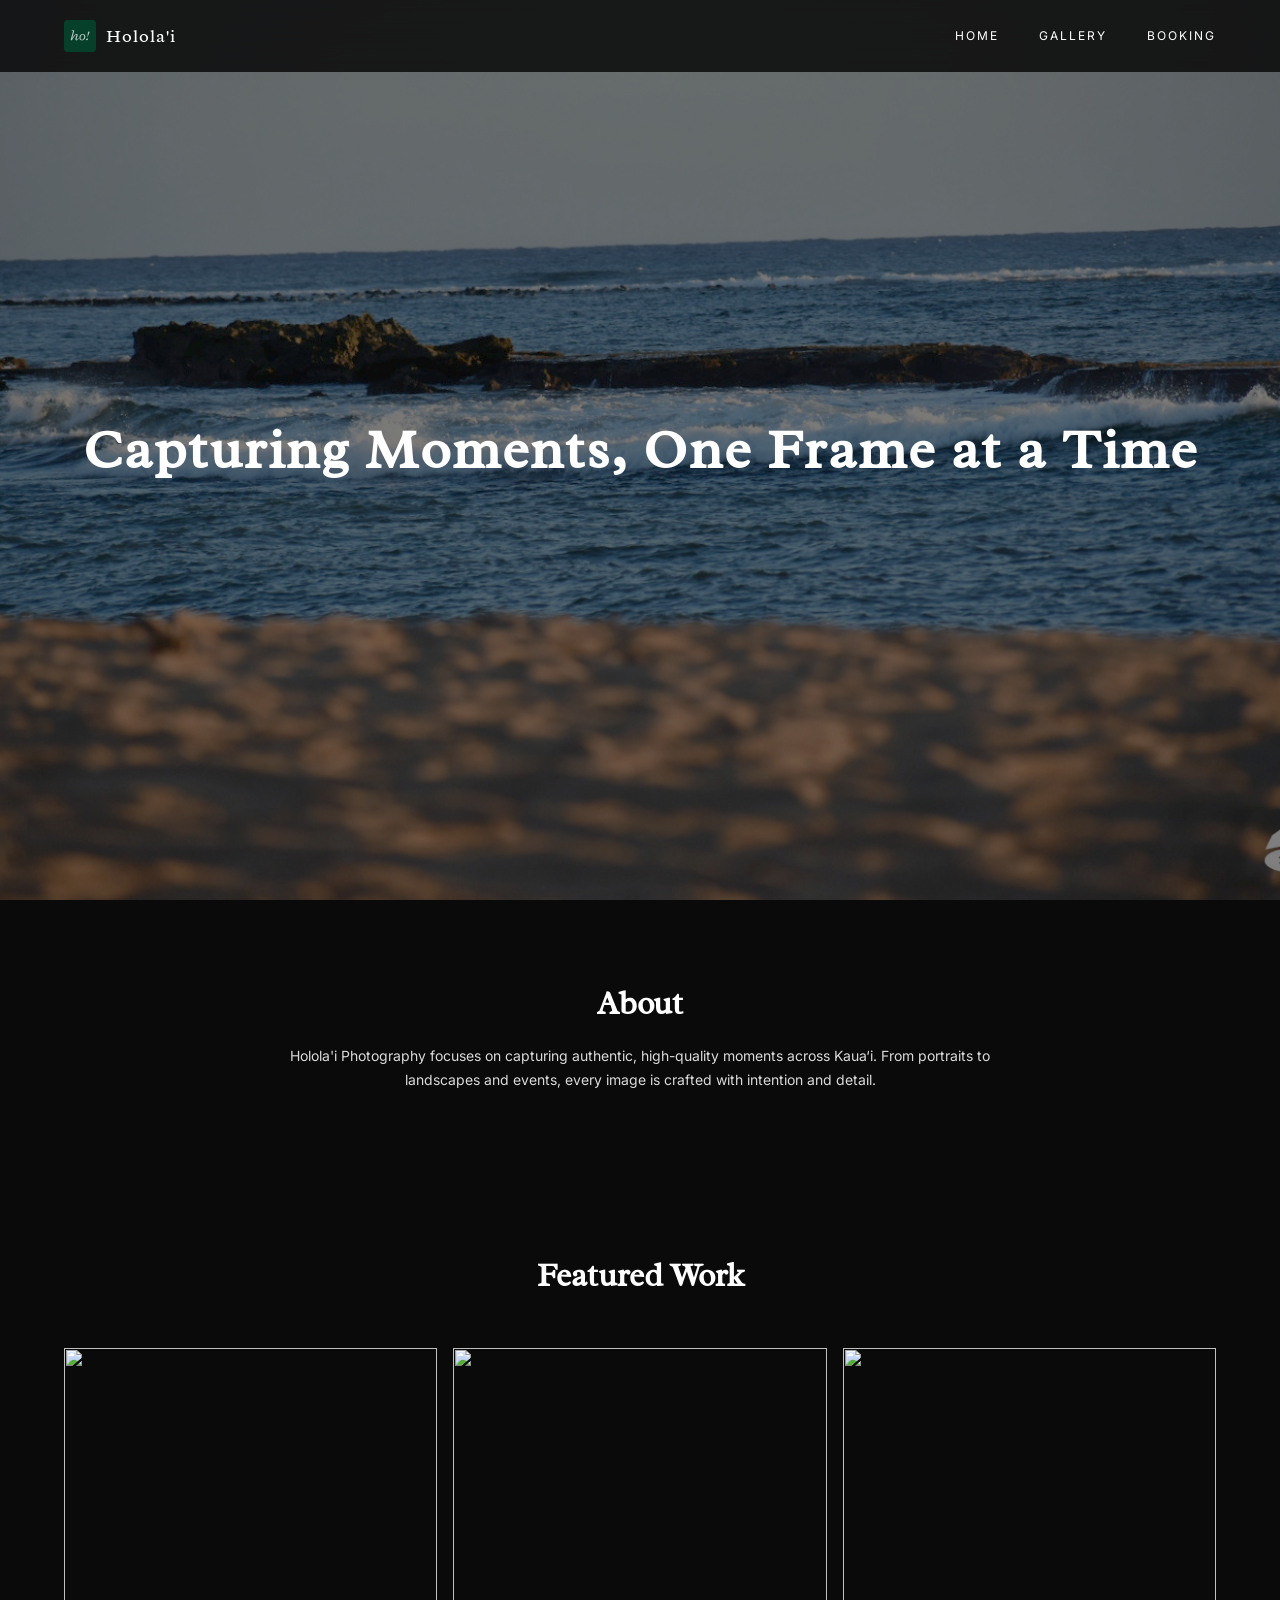
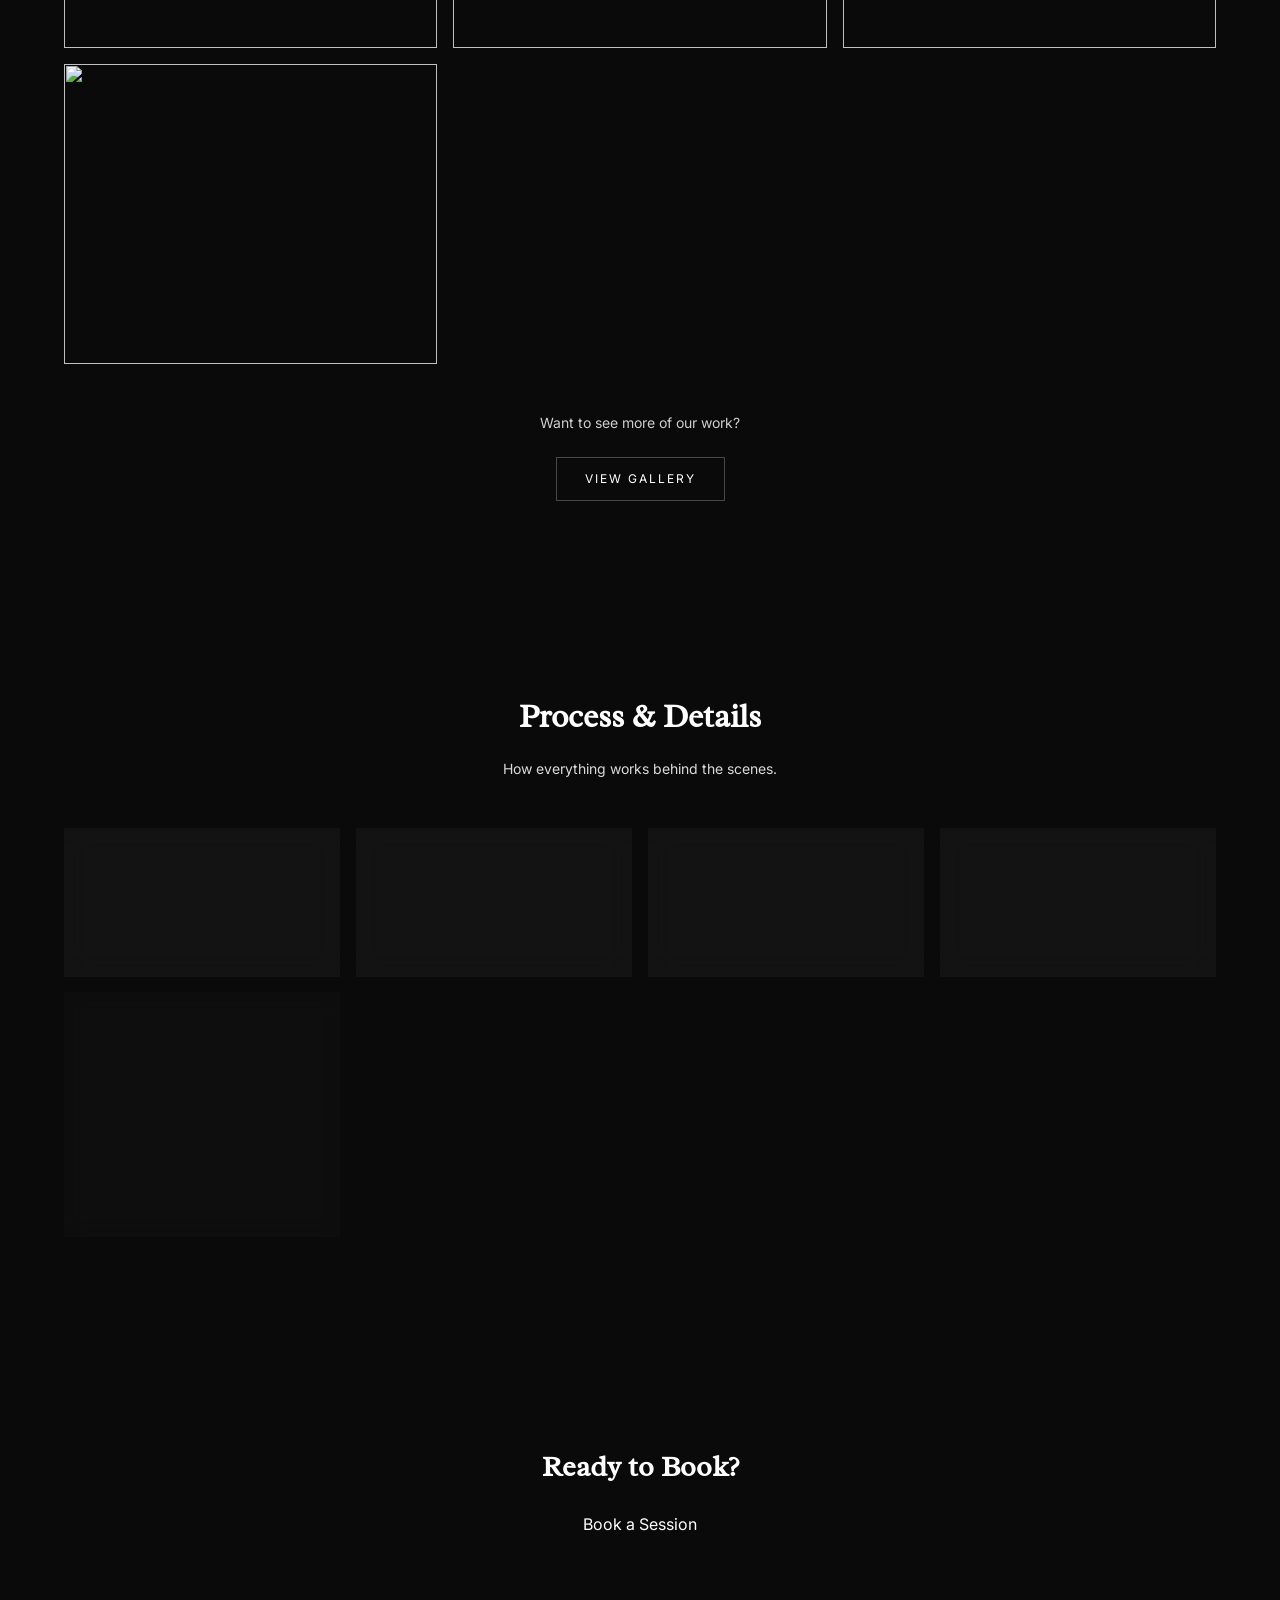
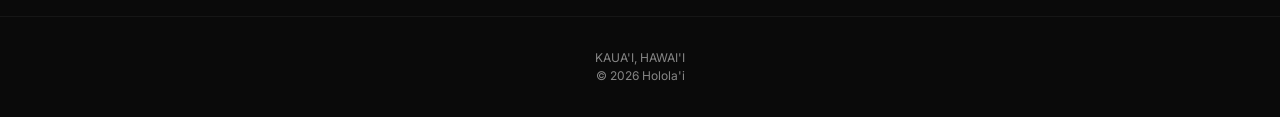
==== index.html @ 09d767d9 "Update index.html" ====
<!DOCTYPE html>
<html lang="en">
<head>
<meta charset="UTF-8">
<meta name="viewport" content="width=device-width, initial-scale=1.0">

<title>Holola'i Photography</title>

<meta name="description" content="Kauai-based photographers capturing the energy, style, and beauty of island living – real moments with a bold, genuine look. From Sports photography to Portraits, we offer the best in photography">

<!-- Open Graph -->
<meta property="og:title" content="Holola'i | Kaua'i Freelancing Photography">
<meta property="og:description" content="Capturing sports, portraits, and island moments on the Island of Kauai.">
<meta property="og:image" content="https://ik.imagekit.io/e4Media/homebg.JPG?updatedAt=1774987721196">
<meta property="og:url" content="https://hololai.photography">
<meta property="og:type" content="website">

<!-- Favicon -->
<link rel="icon" href="/images/favicon.png" type="image/x-icon">

<!-- Fonts -->
<link href="https://fonts.googleapis.com/css2?family=Inter:wght@300;400;500&family=Radley&display=swap" rel="stylesheet">

<!-- CSS -->
<link rel="stylesheet" href="/assets/css/global.css">
<link rel="stylesheet" href="/assets/css/home.css">

</head>

<body>

<!-- HEADER -->
<header class="site-header">
  <div class="brand">
    <a href="/" class="brand-link">
      <img src="/images/favicon.png" class="favicon">
      <span class="brand-name">Holola'i</span>
    </a>
  </div>

  <nav class="nav-links">
    <a href="/">HOME</a>
    <a href="/gallery">GALLERY</a>
    <a href="/booking">BOOKING</a>
  </nav>
</header>

<!-- HERO -->
<section class="hero">
  <div class="hero-content">
    <h1>Capturing Moments, One Frame at a Time</h1>
  </div>
</section>

<!-- ABOUT -->
<section class="home-section">
  <div class="home-text">
    <h2>About</h2>
    <p>
      Holola'i Photography focuses on capturing authentic, high-quality moments across Kaua‘i.
      From portraits to landscapes and events, every image is crafted with intention and detail.
    </p>
  </div>
</section>

<!-- FEATURED WORK -->
<section class="home-section">

  <div class="home-text">
    <h2>Featured Work</h2>
  </div>

  <div class="home-grid">
    <img src="/images/sample1.jpg">
    <img src="/images/sample2.jpg">
    <img src="/images/sample3.jpg">
    <img src="/images/sample4.jpg">
  </div>

  <!-- CTA (MOVED HERE 👇) -->
  <div class="cta">
    <p class="cta-text">Want to see more of our work?</p>
    <a href="/gallery" class="cta-button">View Gallery</a>
  </div>

</section>

<!-- PROCESS + DETAILS -->
<section class="home-section process-section">

  <div class="home-text">
    <h2>Process & Details</h2>
    <p>How everything works behind the scenes.</p>
  </div>

  <div class="process-grid">

    <div class="process-card">
      <h3>Booking</h3>
      <p>Clients schedule sessions through our online booking system.</p>
    </div>

    <div class="process-card">
      <h3>Style</h3>
      <p>Clean, cinematic, natural-light photography focused on storytelling.</p>
    </div>

    <div class="process-card">
      <h3>Equipment</h3>
      <p>Sony full-frame camera system with professional-grade lenses.</p>
    </div>

    <div class="process-card">
      <h3>Editing</h3>
      <p>Professional color grading and retouching for a polished look.</p>
    </div>

    <!-- STATS BOX -->
    <div class="process-card stats-box">
      <h3>Statistics</h3>

      <div class="stat-row">
        <span class="stat-label">Shoots Completed</span>
        <span class="stat-value">Be 1st!</span>
      </div>

      <div class="stat-row">
        <span class="stat-label">Clients Served</span>
        <span class="stat-value">Be 1st!</span>
      </div>

      <div class="stat-row">
        <span class="stat-label">Output Quality</span>
        <span class="stat-value">Hi-Res Images</span>
      </div>

      <div class="stat-row">
        <span class="stat-label">Delivery Time</span>
        <span class="stat-value">~48 Hours</span>
      </div>

    </div>

  </div>

</section>

<!-- FINAL CTA -->
<section class="home-section cta">
  <h2>Ready to Book?</h2>
  <a href="/booking">Book a Session</a>
</section>

<!-- FOOTER -->
<footer class="footer">
  <p>
    <a href="https://maps.apple.com/?q=Kauai,Hawaii" target="_blank">
      KAUA'I, HAWAI'I
    </a>
  </p>

  <p class="copyright">&copy; 2026 Holola'i</p>
</footer>

</body>
</html>
---- assets/css/global.css ----
/* =========================
   RESET / BASE
========================= */

* {
  margin: 0;
  padding: 0;
  box-sizing: border-box;
}

body {
  font-family: 'Inter', sans-serif;
  background: #0a0a0a;
  color: #fff;

  line-height: 1.5;
}

/* Links */
a {
  color: inherit;
  text-decoration: none;
}

/* Images */
img {
  max-width: 100%;
  display: block;
}

/* =========================
   HEADER (GLOBAL)
========================= */

.site-header {
  position: fixed;
  top: 0;
  width: 100%;

  display: flex;
  justify-content: space-between;
  align-items: center;

  padding: 20px 5%;

  z-index: 1000;

  background: rgba(10,10,10,0.85);
  backdrop-filter: blur(18px);

  transition: 0.3s ease;
}

/* BRAND */
.brand-link {
  display: flex;
  align-items: center;
  gap: 10px;
}

.favicon {
  width: 32px;
  height: 32px;
}

.brand-name {
  font-family: 'Radley', serif;
  font-size: 18px;
  letter-spacing: 1px;
}

/* NAV */
.nav-links {
  display: flex;
  gap: 2.5rem;
}

.nav-links a {
  font-size: 12px;
  letter-spacing: 2px;
  text-transform: uppercase;

  color: #fff;

  position: relative;
  transition: 0.3s;
}

/* HOVER UNDERLINE EFFECT */
.nav-links a::after {
  content: "";
  position: absolute;

  left: 0;
  bottom: -4px;

  width: 0%;
  height: 1px;

  background: #fff;

  transition: 0.3s;
}

.nav-links a:hover::after {
  width: 100%;
}

.nav-links a:hover {
  opacity: 0.7;
}

/* =========================
   FOOTER (GLOBAL)
========================= */

.footer {
  padding: 2rem 5%;

  text-align: center;

  border-top: 1px solid rgba(255,255,255,0.05);
}

.footer p {
  font-size: 12px;
  opacity: 0.5;
}

/* =========================
   UTILITIES
========================= */

/* Center container */
.container {
  max-width: 1400px;
  margin: auto;
  padding: 0 5%;
}

/* Section spacing helper */
.section {
  padding: 5rem 0;
}

/* =========================
   SCROLL HEADER (OPTIONAL JS USE)
========================= */

.site-header.scrolled {
  background: rgba(10,10,10,0.95);
  backdrop-filter: blur(20px);
}

/* =========================
   RESPONSIVE
========================= */

@media (max-width: 1000px) {
  .nav-links {
    gap: 1.5rem;
  }
}

@media (max-width: 600px) {
  .site-header {
    padding: 15px 5%;
  }

  .brand-name {
    font-size: 16px;
  }

  .nav-links {
    gap: 1rem;
  }
}
---- assets/css/home.css ----
/* =========================
   HERO
========================= */

.hero {
  width: 100%;
  height: 100vh;

  background-image: url('/images/bghome.jpg');
  background-size: cover;
  background-position: center;
  background-repeat: no-repeat;

  position: relative;
}

/* DARK OVERLAY */
.hero::before {
  content: "";
  position: absolute;
  inset: 0;

  background: rgba(0,0,0,0.5);
}

/* HERO CONTENT */
.hero-content {
  position: relative;
  z-index: 1;

  height: 100%;

  display: flex;
  align-items: center;
  justify-content: center;

  text-align: center;

  color: #fff;
  padding: 0 20px;
}

.hero-content h1 {
  font-family: 'Radley', serif;
  font-size: 3.5rem;
  letter-spacing: 2px;
}

/* =========================
   SECTIONS
========================= */

.home-section {
  padding: 5rem 5%;
  max-width: 1400px;
  margin: auto;
}

/* TEXT */
.home-text {
  max-width: 700px;
  margin: auto;
  text-align: center;
}

.home-text h2 {
  font-family: 'Radley', serif;
  font-size: 2rem;
  margin-bottom: 1rem;
}

.home-text p {
  font-size: 14px;
  line-height: 1.7;
  opacity: 0.85;
}

/* =========================
   FEATURED GRID
========================= */

.home-grid {
  margin-top: 3rem;

  display: grid;
  grid-template-columns: repeat(auto-fit, minmax(280px, 1fr));

  gap: 16px;
}

.home-grid img {
  width: 100%;
  height: 300px;

  object-fit: cover;

  transition: transform 0.3s ease, opacity 0.3s ease;
}

.home-grid img:hover {
  transform: scale(1.03);
  opacity: 0.9;
}

/* =========================
   CTA (VIEW GALLERY)
========================= */

.cta {
  margin-top: 3rem;

  text-align: center;
}

.cta-text {
  font-size: 14px;
  opacity: 0.8;
  margin-bottom: 1.5rem;
}

.cta-button {
  display: inline-block;

  padding: 12px 28px;

  border: 1px solid rgba(255,255,255,0.25);

  font-size: 12px;
  letter-spacing: 2px;
  text-transform: uppercase;

  color: #fff;
  text-decoration: none;

  transition: 0.3s ease;
}

.cta-button:hover {
  background: #fff;
  color: #000;
}

/* =========================
   PROCESS SECTION
========================= */

.process-section {
  margin-top: 2rem;
}

.process-grid {
  margin-top: 3rem;

  display: grid;
  grid-template-columns: repeat(auto-fit, minmax(260px, 1fr));

  gap: 16px;
}

/* CARD */
.process-card {
  padding: 1.5rem;

  background: rgba(255,255,255,0.04);
  backdrop-filter: blur(12px);

  border: 1px solid rgba(255,255,255,0.08);

  transition: 0.25s;
}

.process-card:hover {
  transform: translateY(-4px);
  background: rgba(255,255,255,0.06);
}

/* CARD TITLE */
.process-card h3 {
  font-size: 12px;
  letter-spacing: 2px;
  text-transform: uppercase;

  margin-bottom: 0.8rem;

  opacity: 0.8;
}

/* CARD TEXT */
.process-card p {
  font-size: 14px;
  line-height: 1.6;

  opacity: 0.85;
}

/* =========================
   STATS BOX
========================= */

.stats-box {
  padding: 1.5rem;

  border: 1px solid rgba(255,255,255,0.25);

  background: rgba(255,255,255,0.02);
  backdrop-filter: blur(10px);
}

/* STAT ROW */
.stat-row {
  display: flex;
  justify-content: space-between;
  align-items: center;

  padding: 0.6rem 0;

  border-bottom: 1px solid rgba(255,255,255,0.08);
}

/* REMOVE LAST BORDER */
.stat-row:last-child {
  border-bottom: none;
}

/* LABEL */
.stat-label {
  font-size: 12px;
  letter-spacing: 1px;
  text-transform: uppercase;

  opacity: 0.6;
}

/* VALUE */
.stat-value {
  font-size: 14px;
  font-weight: 500;

  opacity: 0.9;
}

/* =========================
   FINAL CTA
========================= */

.cta h2 {
  font-family: 'Radley', serif;
  font-size: 1.8rem;
  margin-bottom: 1.5rem;
}

/* =========================
   RESPONSIVE
========================= */

@media (max-width: 1000px) {
  .home-grid {
    grid-template-columns: repeat(auto-fit, minmax(220px, 1fr));
  }
}

@media (max-width: 600px) {
  .hero-content h1 {
    font-size: 2.2rem;
  }

  .home-section {
    padding: 3rem 6%;
  }

  .home-grid img {
    height: 220px;
  }
}
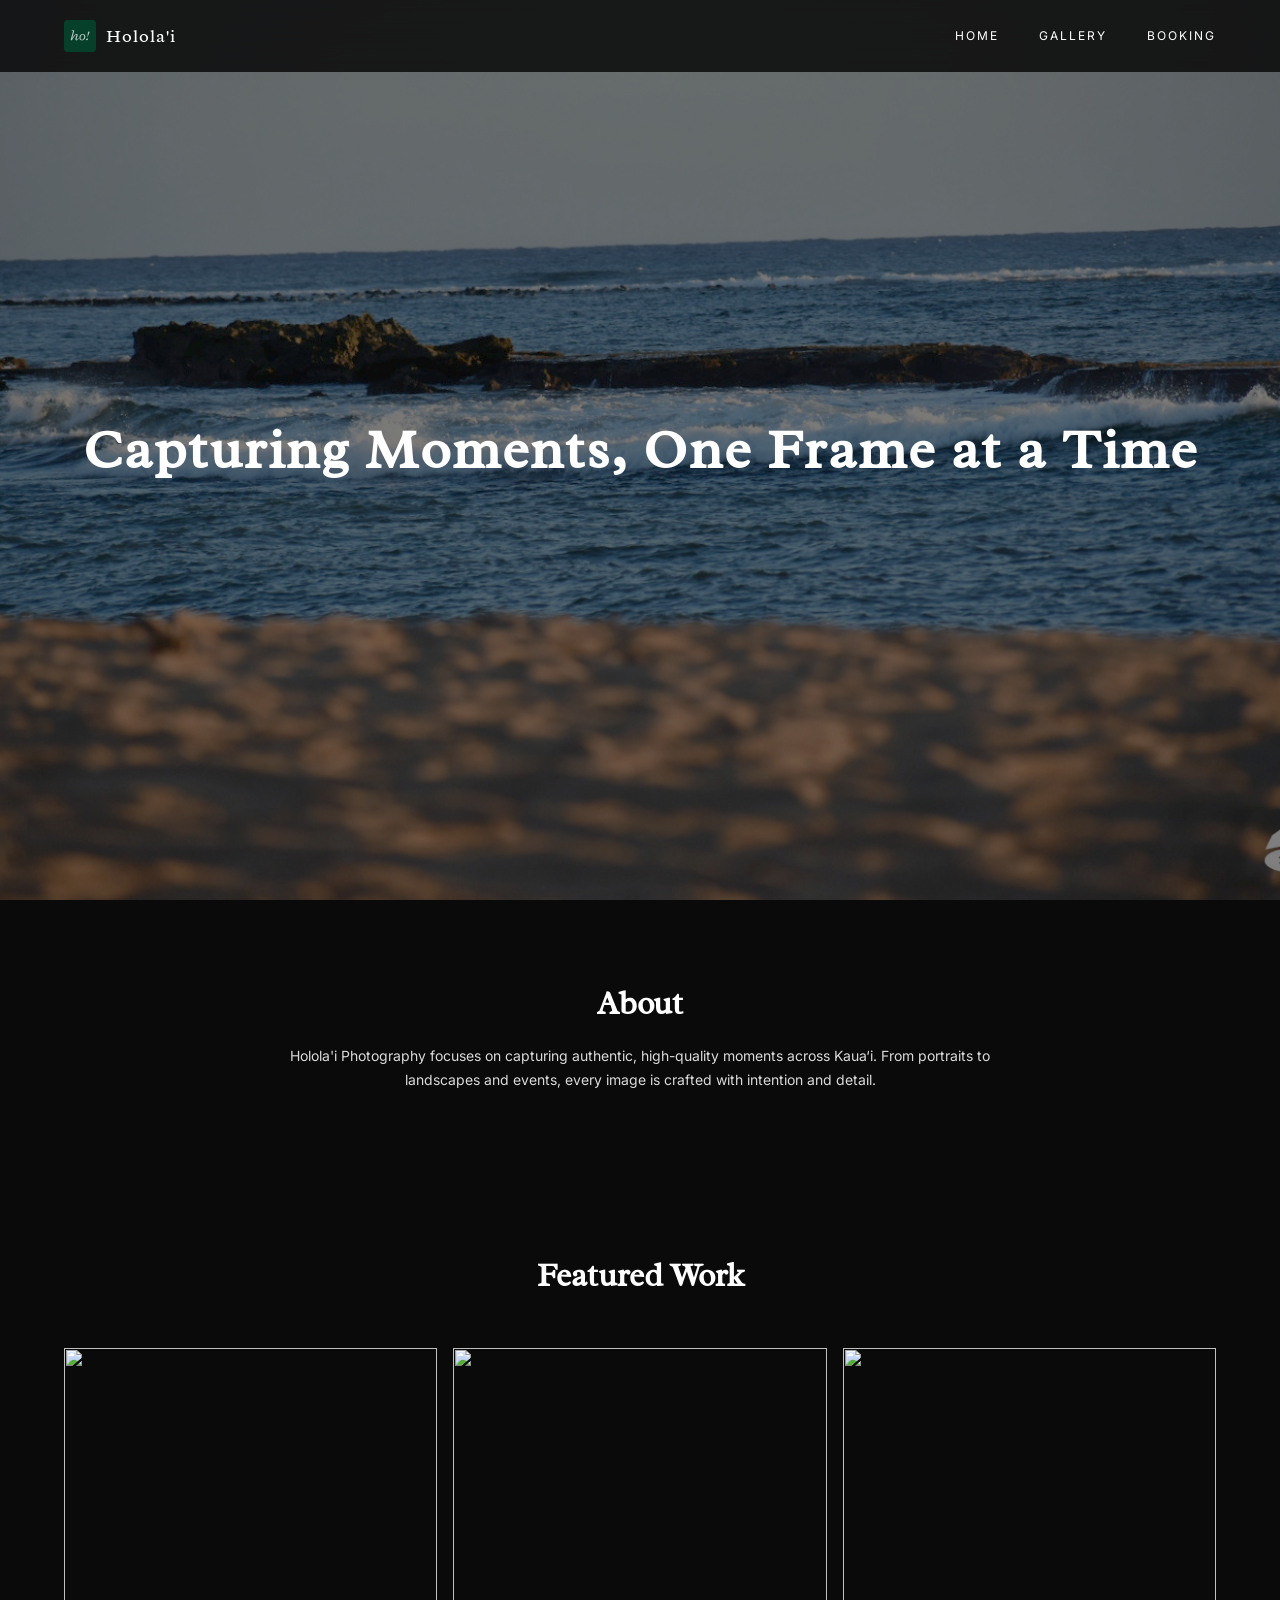
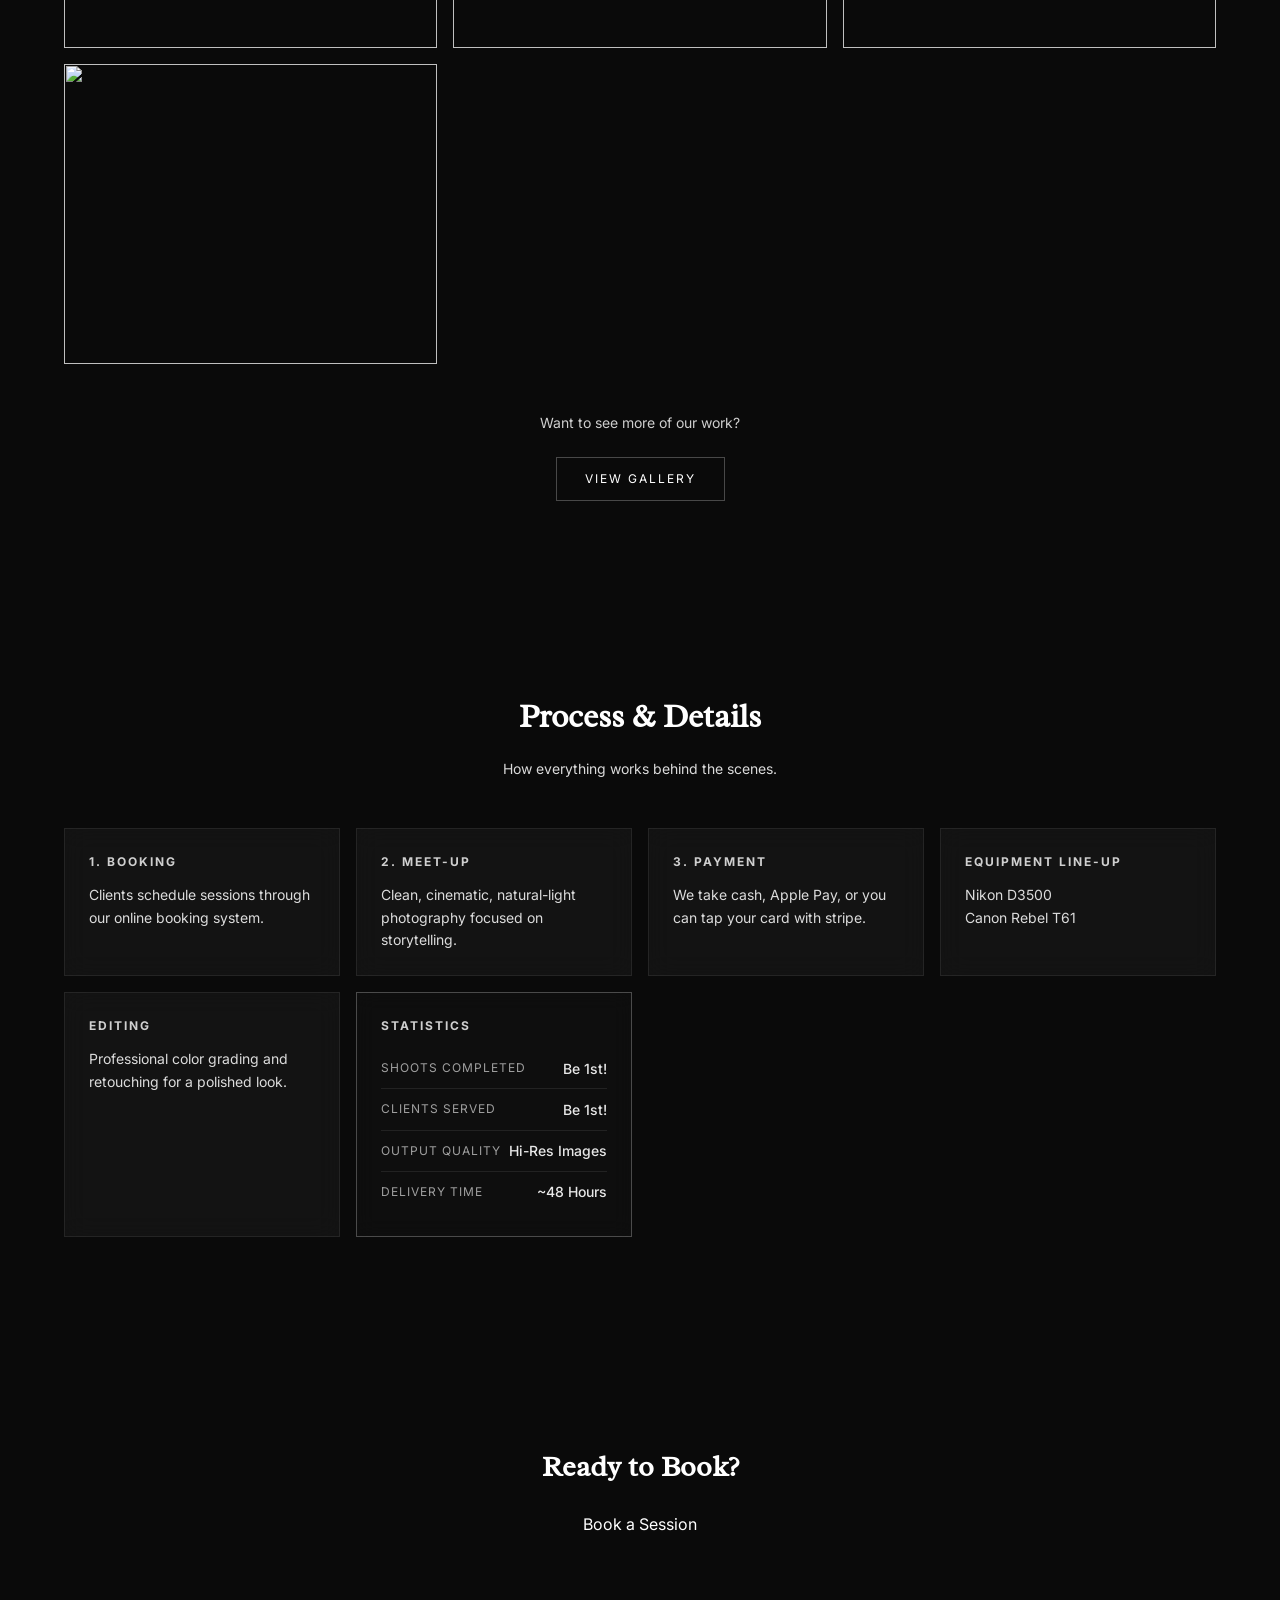
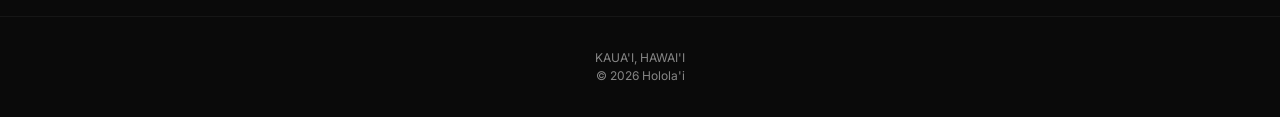
==== commit bc1aa842: "Update index.html" ====
--- a/index.html
+++ b/index.html
@@ -96,18 +96,24 @@
   <div class="process-grid">
 
     <div class="process-card">
-      <h3>Booking</h3>
+      <h3>1. Booking</h3>
       <p>Clients schedule sessions through our online booking system.</p>
     </div>
 
     <div class="process-card">
-      <h3>Style</h3>
+      <h3>2. Meet-up</h3>
       <p>Clean, cinematic, natural-light photography focused on storytelling.</p>
+    </div>
+    
+    <div class="process-card">
+      <h3>3. Payment</h3>
+      <p>We take cash, Apple Pay, or you can tap your card with stripe.</p>
     </div>
 
     <div class="process-card">
-      <h3>Equipment</h3>
-      <p>Sony full-frame camera system with professional-grade lenses.</p>
+      <h3>Equipment Line-up</h3>
+      <p>Nikon D3500</p>
+      <p>Canon Rebel T61</p>
     </div>
 
     <div class="process-card">
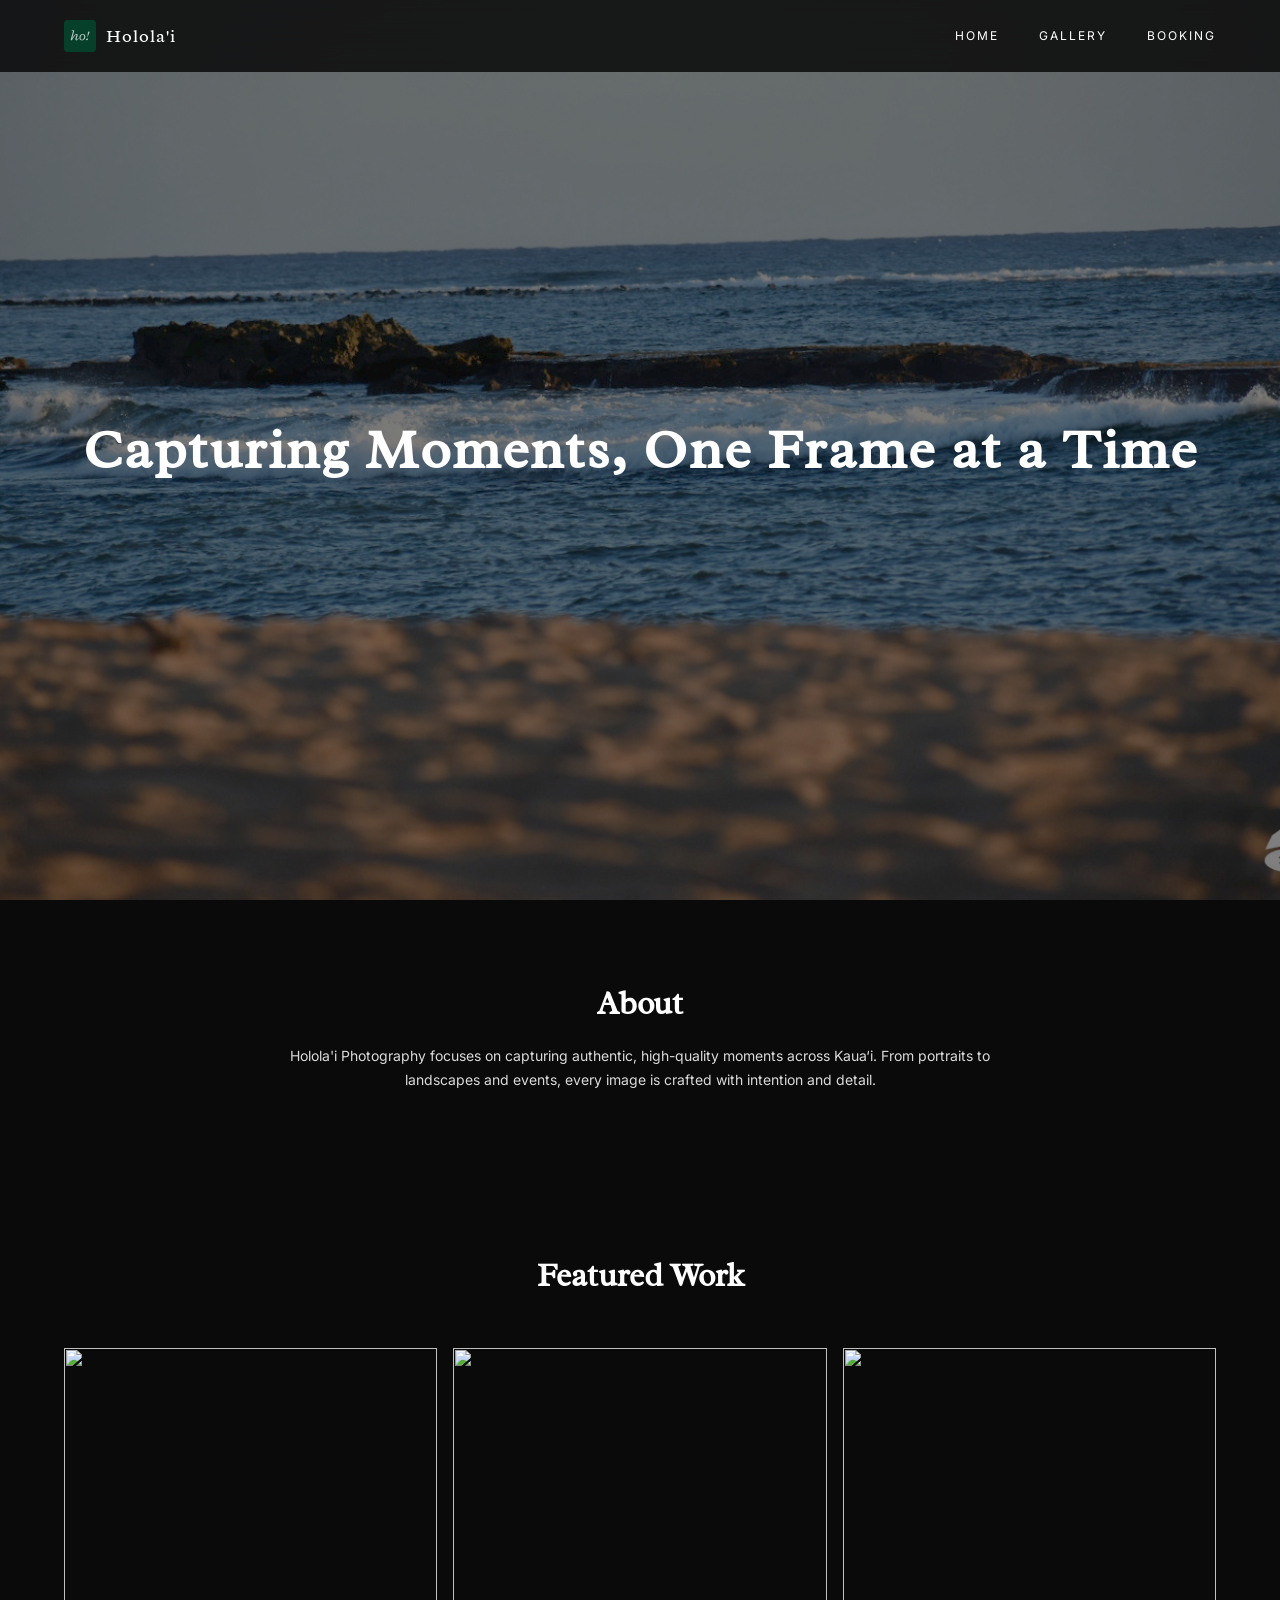
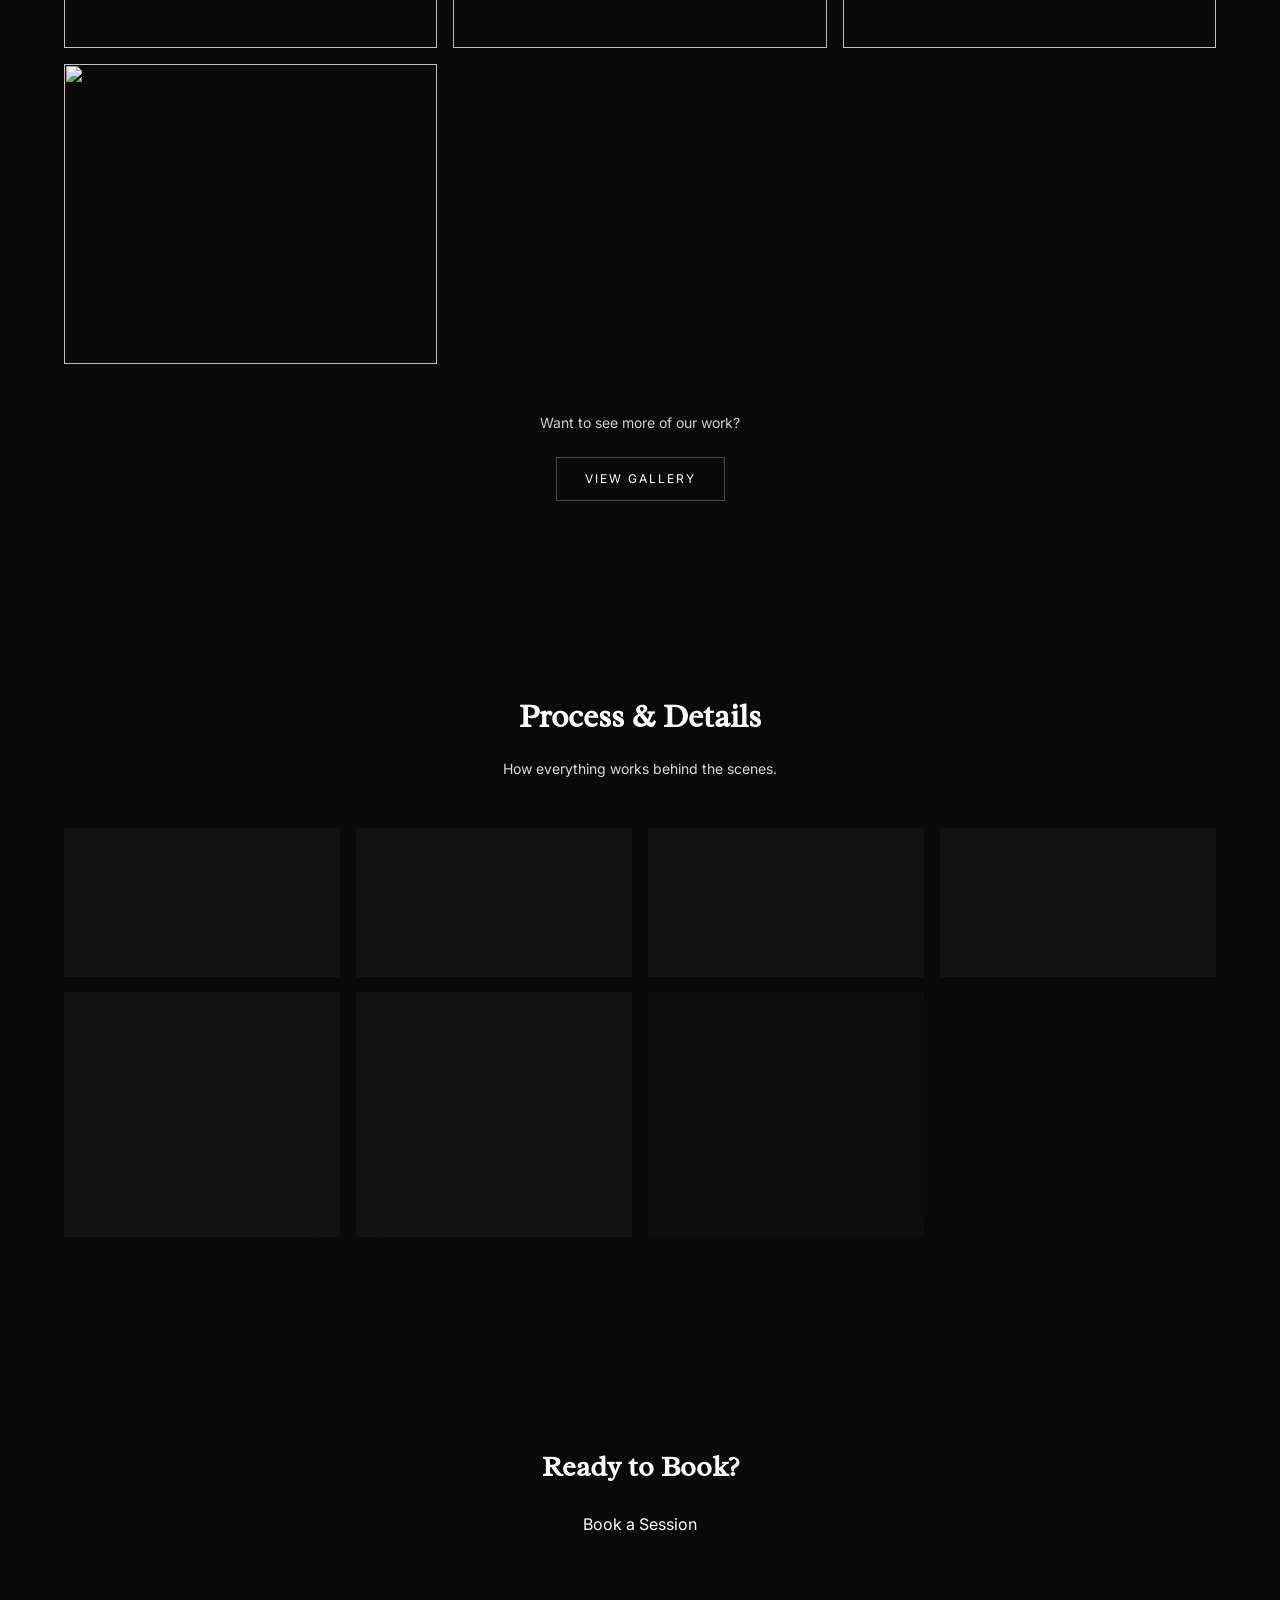
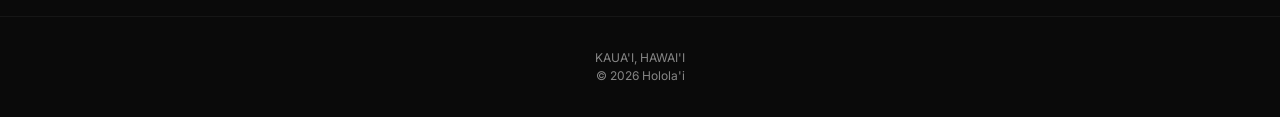
==== commit 6c4f3a84: "Update index.html" ====
--- a/index.html
+++ b/index.html
@@ -102,13 +102,19 @@
 
     <div class="process-card">
       <h3>2. Meet-up</h3>
-      <p>Clean, cinematic, natural-light photography focused on storytelling.</p>
+      <p>We meet up at the location youve decided in booking.</p>
     </div>
     
     <div class="process-card">
       <h3>3. Payment</h3>
       <p>We take cash, Apple Pay, or you can tap your card with stripe.</p>
     </div>
+    
+    <div class="process-card">
+      <h3>4. Photos!!!</h3>
+      <p>We send you a link to a Google Drive containing your Hi-Res photos.</p>
+    </div>
+
 
     <div class="process-card">
       <h3>Equipment Line-up</h3>
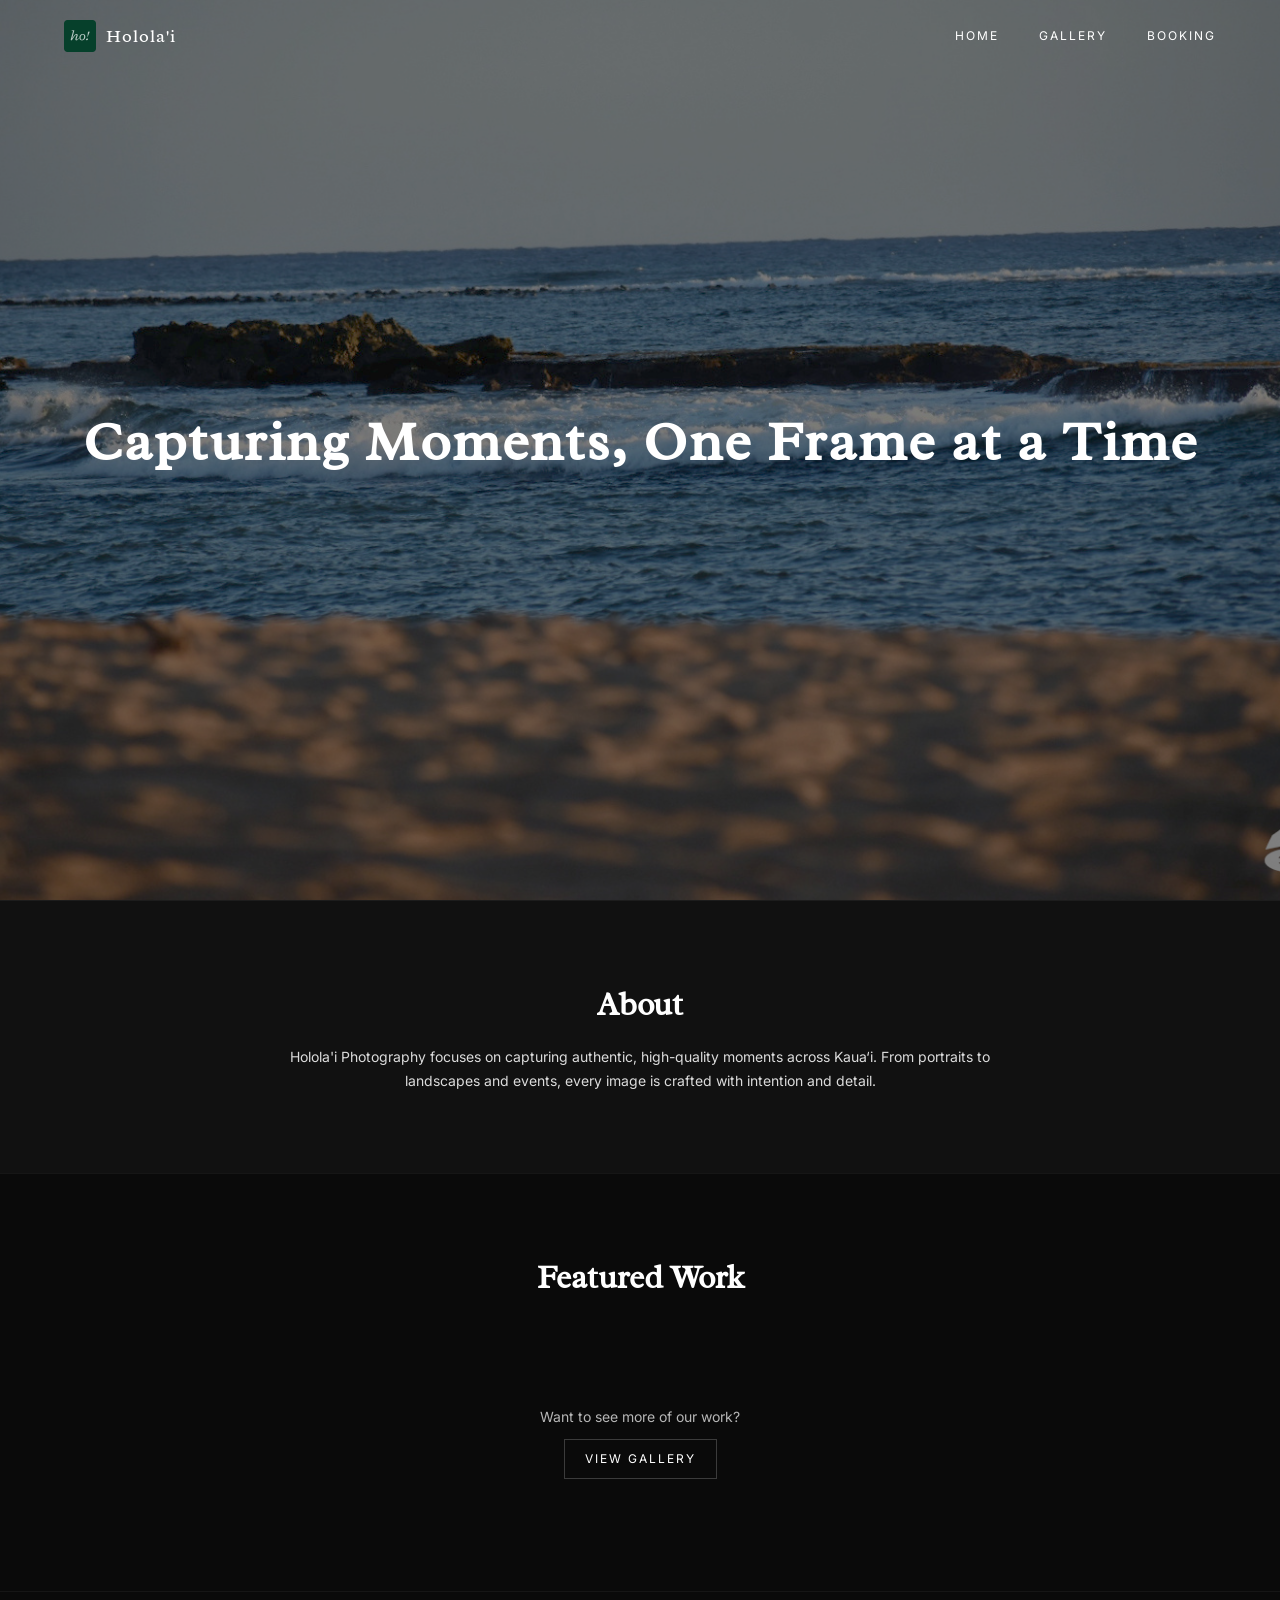
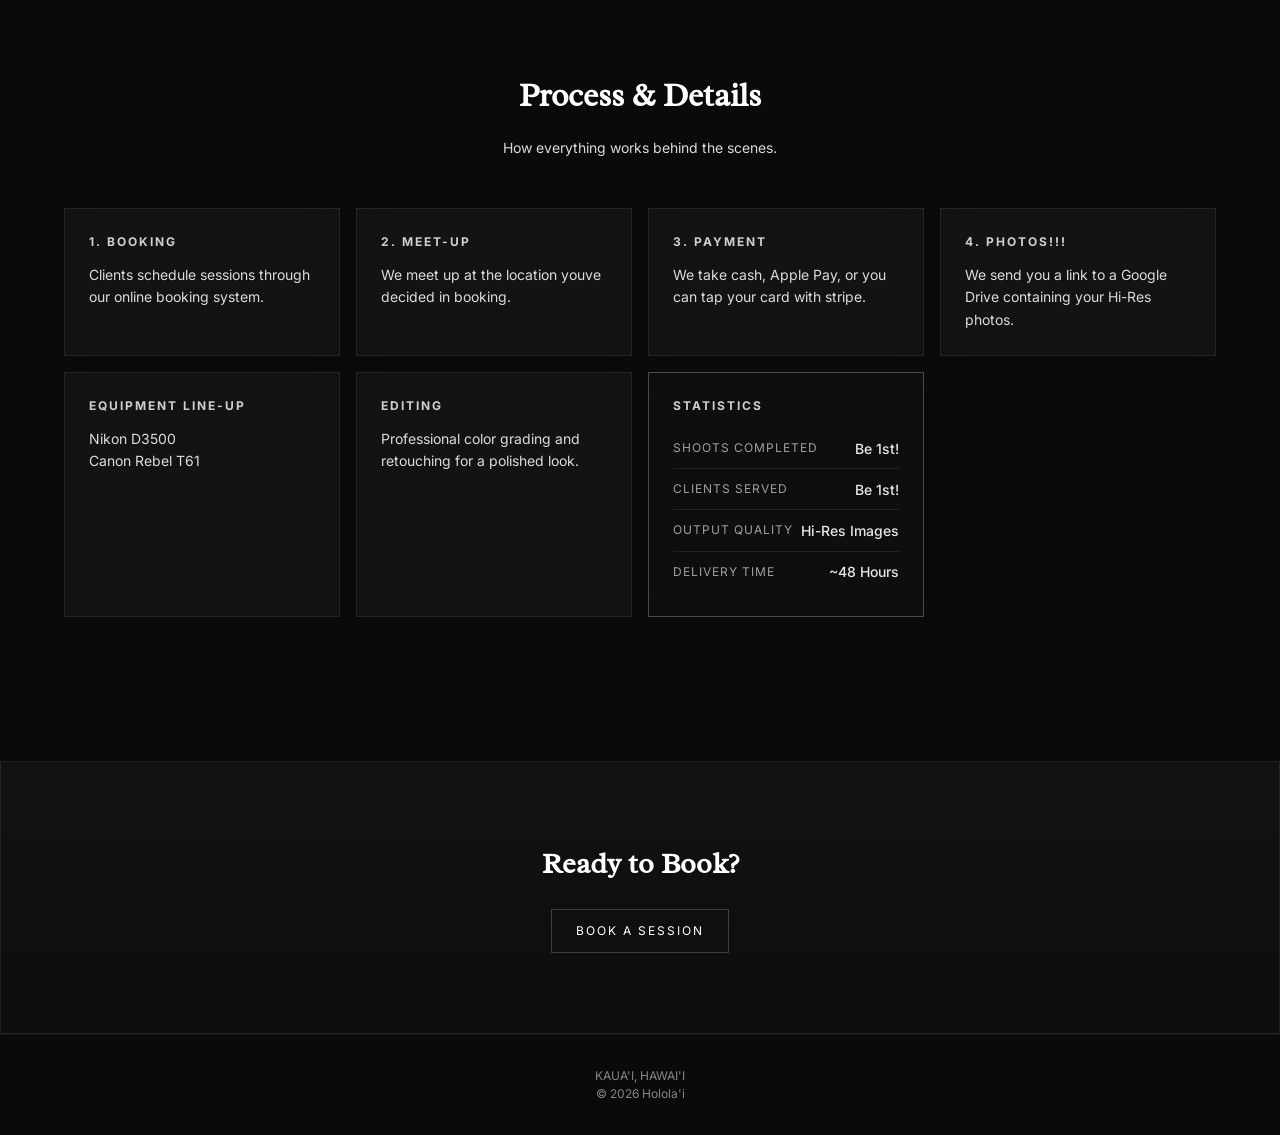
==== commit 5b5957c2: "Update index.html" ====
--- a/index.html
+++ b/index.html
@@ -6,12 +6,12 @@
 
 <title>Holola'i Photography</title>
 
-<meta name="description" content="Kauai-based photographers capturing the energy, style, and beauty of island living – real moments with a bold, genuine look. From Sports photography to Portraits, we offer the best in photography">
+<meta name="description" content="Capturing sports, portraits, and island moments on the Island of Kauai.">
 
 <!-- Open Graph -->
 <meta property="og:title" content="Holola'i | Kaua'i Freelancing Photography">
 <meta property="og:description" content="Capturing sports, portraits, and island moments on the Island of Kauai.">
-<meta property="og:image" content="https://ik.imagekit.io/e4Media/homebg.JPG?updatedAt=1774987721196">
+<meta property="og:image" content="https://ik.imagekit.io/e4Media/homebg.JPG">
 <meta property="og:url" content="https://hololai.photography">
 <meta property="og:type" content="website">
 
@@ -33,7 +33,7 @@
 <header class="site-header">
   <div class="brand">
     <a href="/" class="brand-link">
-      <img src="/images/favicon.png" class="favicon">
+      <img src="/images/favicon.png" class="favicon" alt="Holola'i logo">
       <span class="brand-name">Holola'i</span>
     </a>
   </div>
@@ -53,7 +53,7 @@
 </section>
 
 <!-- ABOUT -->
-<section class="home-section">
+<section class="home-section section-light">
   <div class="home-text">
     <h2>About</h2>
     <p>
@@ -64,25 +64,23 @@
 </section>
 
 <!-- FEATURED WORK -->
-<section class="home-section">
-
+<section class="home-section section-dark">
   <div class="home-text">
     <h2>Featured Work</h2>
   </div>
 
   <div class="home-grid">
-    <img src="/images/sample1.jpg">
-    <img src="/images/sample2.jpg">
-    <img src="/images/sample3.jpg">
-    <img src="/images/sample4.jpg">
+    <img src="/images/sample1.jpg" alt="">
+    <img src="/images/sample2.jpg" alt="">
+    <img src="/images/sample3.jpg" alt="">
+    <img src="/images/sample4.jpg" alt="">
   </div>
 
-  <!-- CTA (MOVED HERE 👇) -->
-  <div class="cta">
-    <p class="cta-text">Want to see more of our work?</p>
-    <a href="/gallery" class="cta-button">View Gallery</a>
+  <!-- VIEW GALLERY CTA -->
+  <div class="view-gallery">
+    <p>Want to see more of our work?</p>
+    <a href="/gallery">View Gallery</a>
   </div>
-
 </section>
 
 <!-- PROCESS + DETAILS -->
@@ -157,7 +155,7 @@
 
 </section>
 
-<!-- FINAL CTA -->
+<!-- CTA -->
 <section class="home-section cta">
   <h2>Ready to Book?</h2>
   <a href="/booking">Book a Session</a>
--- a/assets/css/home.css
+++ b/assets/css/home.css
@@ -1,6 +1,9 @@
-
-/* =========================
-   HERO
+/*==========================
+   HOME.CSS
+========================= */
+
+/* =========================
+   FULL SCREEN HERO
 ========================= */
 
 .hero {
@@ -24,7 +27,7 @@
   background: rgba(0,0,0,0.5);
 }
 
-/* HERO CONTENT */
+/* CENTER CONTENT */
 .hero-content {
   position: relative;
   z-index: 1;
@@ -32,6 +35,7 @@
   height: 100%;
 
   display: flex;
+  flex-direction: column;
   align-items: center;
   justify-content: center;
 
@@ -41,43 +45,85 @@
   padding: 0 20px;
 }
 
+/* HERO TEXT */
 .hero-content h1 {
   font-family: 'Radley', serif;
   font-size: 3.5rem;
   letter-spacing: 2px;
-}
-
-/* =========================
-   SECTIONS
+
+  margin-bottom: 1rem;
+}
+
+.hero-content a {
+  color: #fff;
+  text-decoration: underline;
+
+  font-size: 14px;
+  letter-spacing: 1px;
+}
+
+.hero-content .copyright {
+  margin-top: 1rem;
+
+  font-size: 12px;
+  opacity: 0.6;
+}
+
+/* =========================
+   SECTION TONES (NEW)
 ========================= */
 
 .home-section {
   padding: 5rem 5%;
   max-width: 1400px;
   margin: auto;
-}
-
-/* TEXT */
+
+  border-top: 1px solid rgba(255,255,255,0.05);
+}
+
+/* LIGHTER DARK */
+.section-light {
+  background: #111;
+}
+
+/* BASE DARK */
+.section-dark {
+  background: #0a0a0a;
+}
+
+/* GLASS / DEPTH */
+.section-glass {
+  background: rgba(255,255,255,0.02);
+  backdrop-filter: blur(10px);
+}
+
+/* =========================
+   TEXT BLOCK
+========================= */
+
 .home-text {
   max-width: 700px;
   margin: auto;
+
   text-align: center;
 }
 
 .home-text h2 {
   font-family: 'Radley', serif;
   font-size: 2rem;
+
   margin-bottom: 1rem;
 }
 
 .home-text p {
   font-size: 14px;
   line-height: 1.7;
+
   opacity: 0.85;
 }
 
 /* =========================
-   FEATURED GRID
+   IMAGE GRID
 ========================= */
 
 .home-grid {
@@ -91,7 +137,7 @@
 
 .home-grid img {
   width: 100%;
-  height: 300px;
+  display: block;
 
   object-fit: cover;
 
@@ -104,27 +150,26 @@
 }
 
 /* =========================
-   CTA (VIEW GALLERY)
-========================= */
-
-.cta {
-  margin-top: 3rem;
-
-  text-align: center;
-}
-
-.cta-text {
-  font-size: 14px;
-  opacity: 0.8;
-  margin-bottom: 1.5rem;
-}
-
-.cta-button {
+   VIEW GALLERY CTA (NEW)
+========================= */
+
+.view-gallery {
+  margin-top: 2.5rem;
+  text-align: center;
+}
+
+.view-gallery p {
+  font-size: 14px;
+  opacity: 0.7;
+  margin-bottom: 0.8rem;
+}
+
+.view-gallery a {
   display: inline-block;
 
-  padding: 12px 28px;
-
-  border: 1px solid rgba(255,255,255,0.25);
+  padding: 10px 20px;
+
+  border: 1px solid rgba(255,255,255,0.2);
 
   font-size: 12px;
   letter-spacing: 2px;
@@ -133,10 +178,10 @@
   color: #fff;
   text-decoration: none;
 
-  transition: 0.3s ease;
-}
-
-.cta-button:hover {
+  transition: 0.25s;
+}
+
+.view-gallery a:hover {
   background: #fff;
   color: #000;
 }
@@ -218,12 +263,10 @@
   border-bottom: 1px solid rgba(255,255,255,0.08);
 }
 
-/* REMOVE LAST BORDER */
 .stat-row:last-child {
   border-bottom: none;
 }
 
-/* LABEL */
 .stat-label {
   font-size: 12px;
   letter-spacing: 1px;
@@ -232,7 +275,6 @@
   opacity: 0.6;
 }
 
-/* VALUE */
 .stat-value {
   font-size: 14px;
   font-weight: 500;
@@ -241,13 +283,81 @@
 }
 
 /* =========================
-   FINAL CTA
-========================= */
+   CTA SECTION
+========================= */
+
+.cta {
+  margin-top: 4rem;
+
+  text-align: center;
+
+  background: linear-gradient(
+    180deg,
+    rgba(255,255,255,0.03),
+    rgba(255,255,255,0.01)
+  );
+
+  border: 1px solid rgba(255,255,255,0.08);
+}
 
 .cta h2 {
   font-family: 'Radley', serif;
   font-size: 1.8rem;
+
   margin-bottom: 1.5rem;
+}
+
+.cta a {
+  display: inline-block;
+
+  padding: 12px 24px;
+
+  border: 1px solid rgba(255,255,255,0.2);
+
+  font-size: 12px;
+  letter-spacing: 2px;
+  text-transform: uppercase;
+
+  color: #fff;
+  text-decoration: none;
+
+  transition: 0.25s;
+}
+
+.cta a:hover {
+  background: #fff;
+  color: #000;
+}
+
+/* =========================
+   HEADER BEHAVIOR
+========================= */
+
+.site-header {
+  background: transparent;
+  backdrop-filter: none;
+}
+
+.site-header.scrolled {
+  background: rgba(10,10,10,0.85);
+  backdrop-filter: blur(18px);
+}
+
+/* =========================
+   FOOTER
+========================= */
+
+.footer {
+  padding: 2rem 10%;
+
+  text-align: center;
+
+  border-top: 1px solid rgba(255,255,255,0.05);
+}
+
+.footer p {
+  font-size: 12px;
+  opacity: 0.5;
 }
 
 /* =========================
@@ -261,6 +371,7 @@
 }
 
 @media (max-width: 600px) {
+
   .hero-content h1 {
     font-size: 2.2rem;
   }
@@ -268,8 +379,4 @@
   .home-section {
     padding: 3rem 6%;
   }
-
-  .home-grid img {
-    height: 220px;
-  }
-}
+}
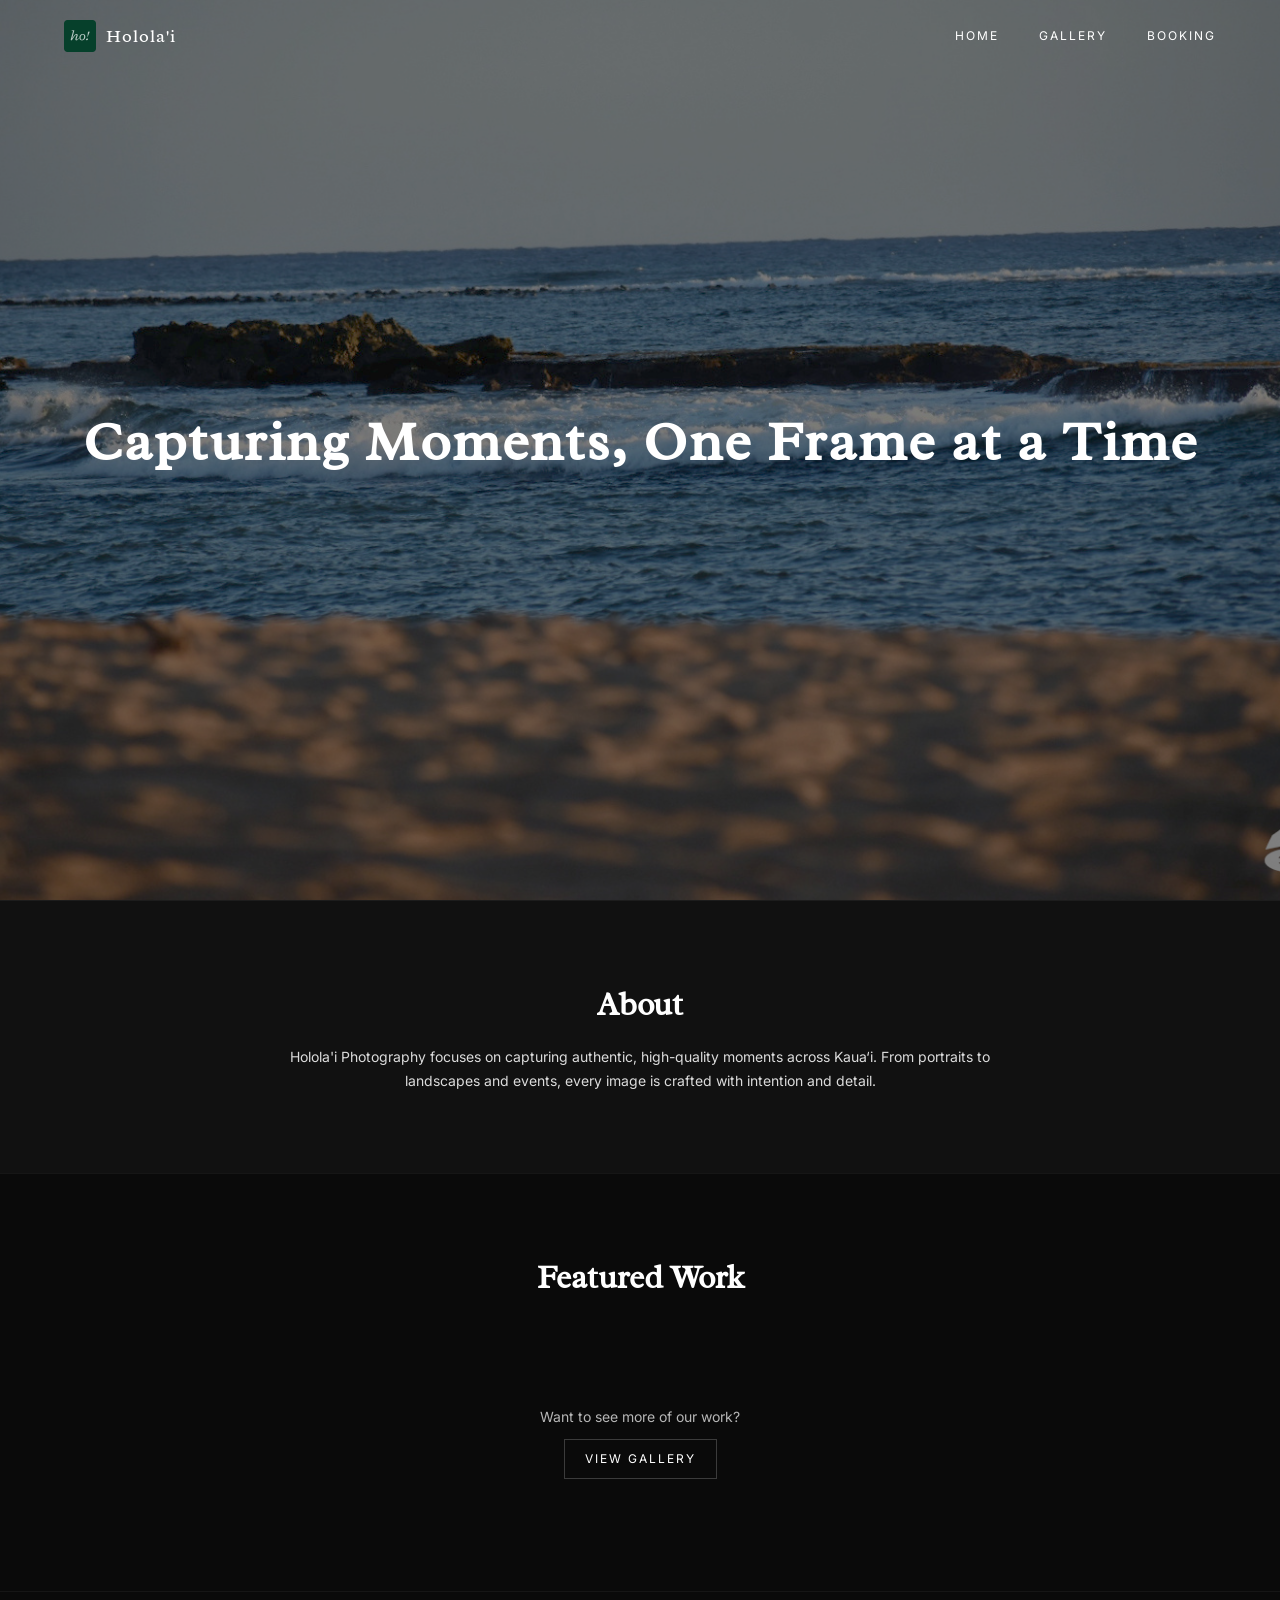
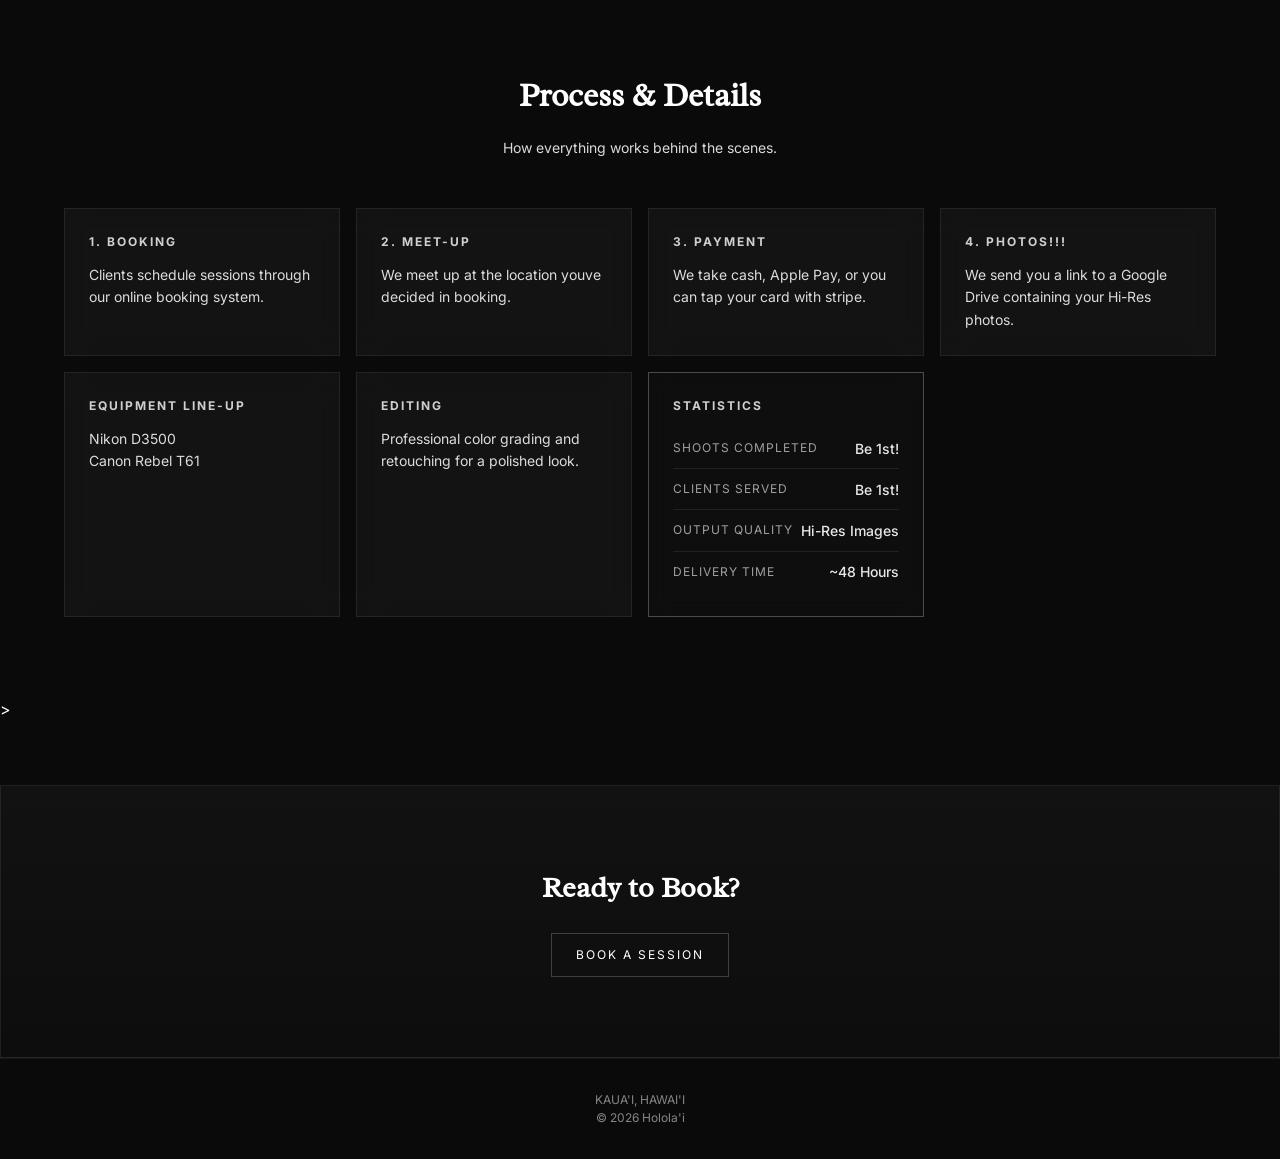
==== commit 076b409c: "Update index.html" ====
--- a/index.html
+++ b/index.html
@@ -53,7 +53,7 @@
 </section>
 
 <!-- ABOUT -->
-<section class="home-section section-light">
+<section class="section section-light">
   <div class="home-text">
     <h2>About</h2>
     <p>
@@ -64,7 +64,7 @@
 </section>
 
 <!-- FEATURED WORK -->
-<section class="home-section section-dark">
+<section class="section section-dark">
   <div class="home-text">
     <h2>Featured Work</h2>
   </div>
@@ -153,10 +153,10 @@
 
   </div>
 
-</section>
+</section>>
 
 <!-- CTA -->
-<section class="home-section cta">
+<section class="section cta">
   <h2>Ready to Book?</h2>
   <a href="/booking">Book a Session</a>
 </section>
--- a/assets/css/global.css
+++ b/assets/css/global.css
@@ -1,4 +1,3 @@
-
 /* =========================
    RESET / BASE
 ========================= */
@@ -87,7 +86,7 @@
   transition: 0.3s;
 }
 
-/* HOVER UNDERLINE EFFECT */
+/* HOVER UNDERLINE */
 .nav-links a::after {
   content: "";
   position: absolute;
@@ -117,7 +116,6 @@
 
 .footer {
   padding: 2rem 5%;
-
   text-align: center;
 
   border-top: 1px solid rgba(255,255,255,0.05);
@@ -129,23 +127,45 @@
 }
 
 /* =========================
+   GLOBAL SECTION SYSTEM (NEW)
+========================= */
+
+.section {
+  padding: 5rem 5%;
+  max-width: 1400px;
+  margin: auto;
+
+  border-top: 1px solid rgba(255,255,255,0.05);
+}
+
+/* LIGHTER SECTION */
+.section-light {
+  background: #111;
+}
+
+/* DEFAULT DARK */
+.section-dark {
+  background: #0a0a0a;
+}
+
+/* GLASS / DEPTH */
+.section-glass {
+  background: rgba(255,255,255,0.02);
+  backdrop-filter: blur(10px);
+}
+
+/* =========================
    UTILITIES
 ========================= */
 
-/* Center container */
 .container {
   max-width: 1400px;
   margin: auto;
   padding: 0 5%;
 }
 
-/* Section spacing helper */
-.section {
-  padding: 5rem 0;
-}
-
-/* =========================
-   SCROLL HEADER (OPTIONAL JS USE)
+/* =========================
+   SCROLL HEADER
 ========================= */
 
 .site-header.scrolled {
@@ -175,4 +195,8 @@
   .nav-links {
     gap: 1rem;
   }
-}
+
+  .section {
+    padding: 3rem 6%;
+  }
+}
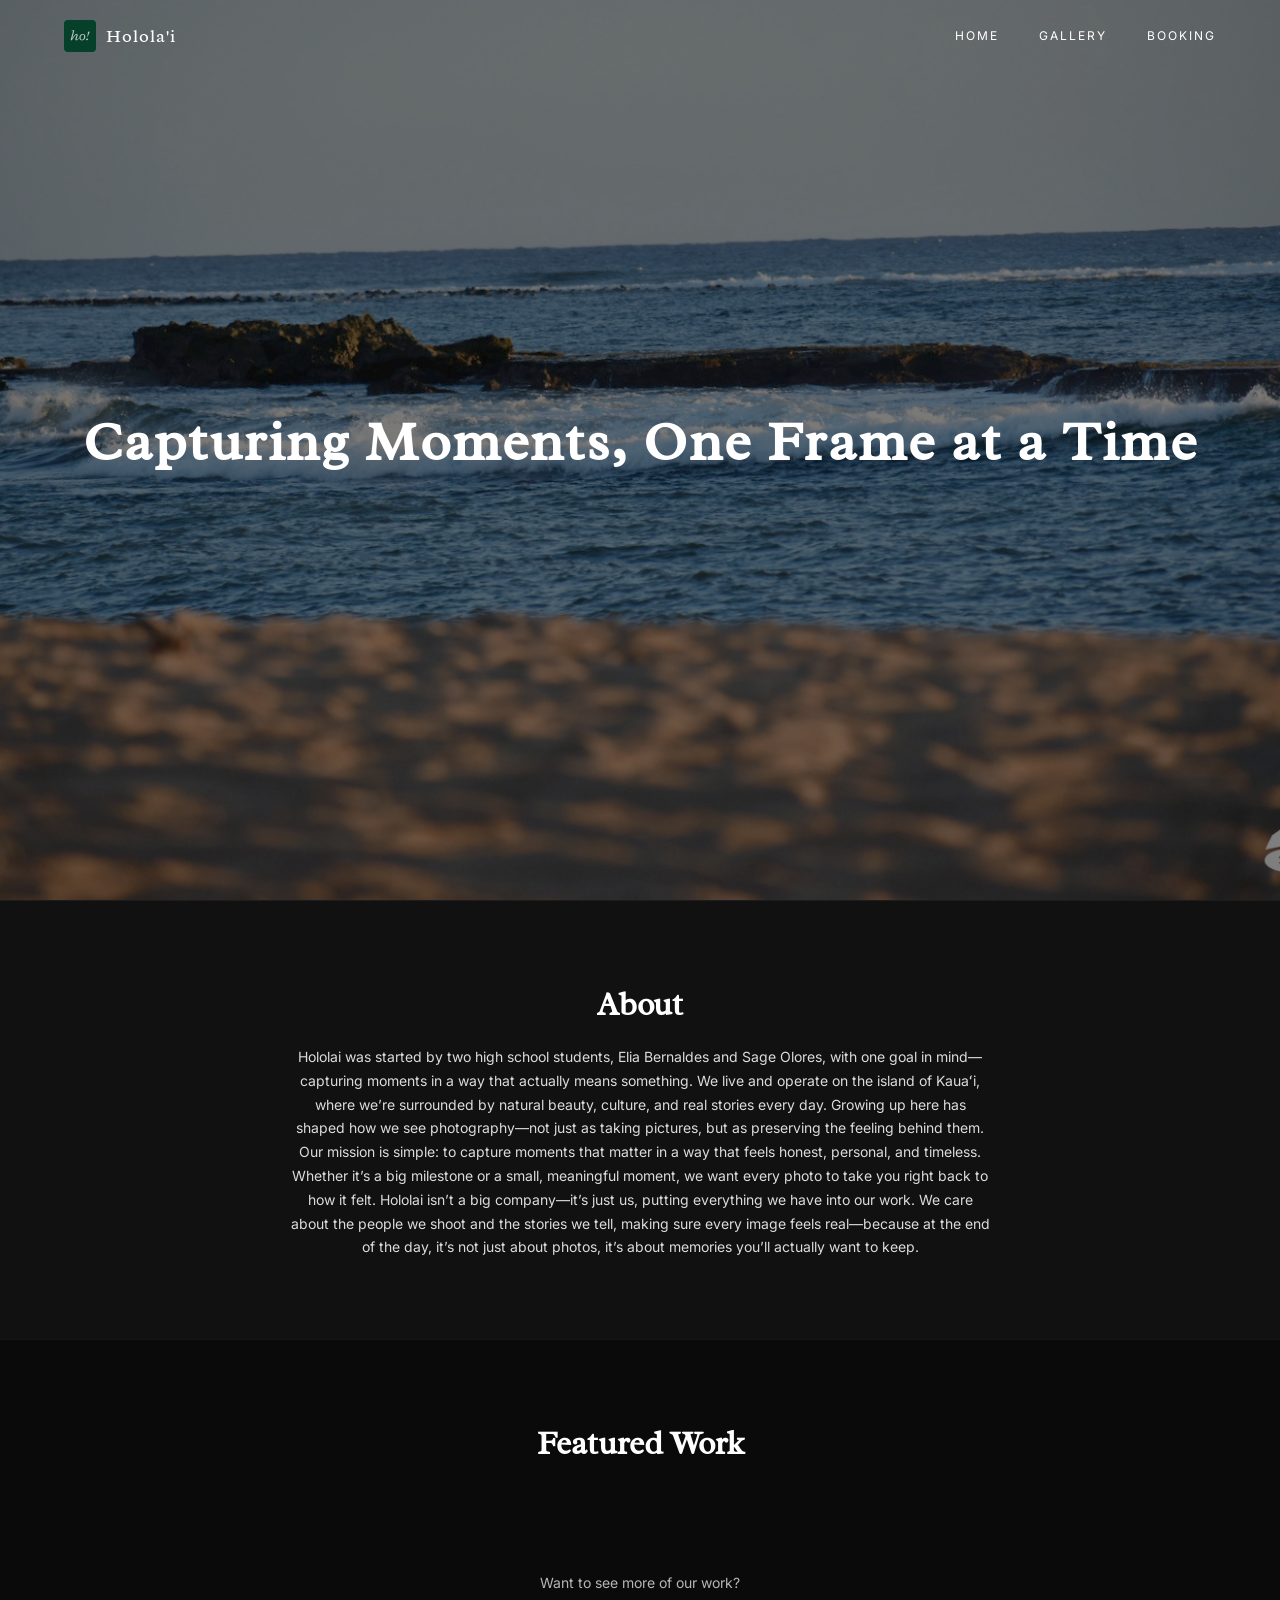
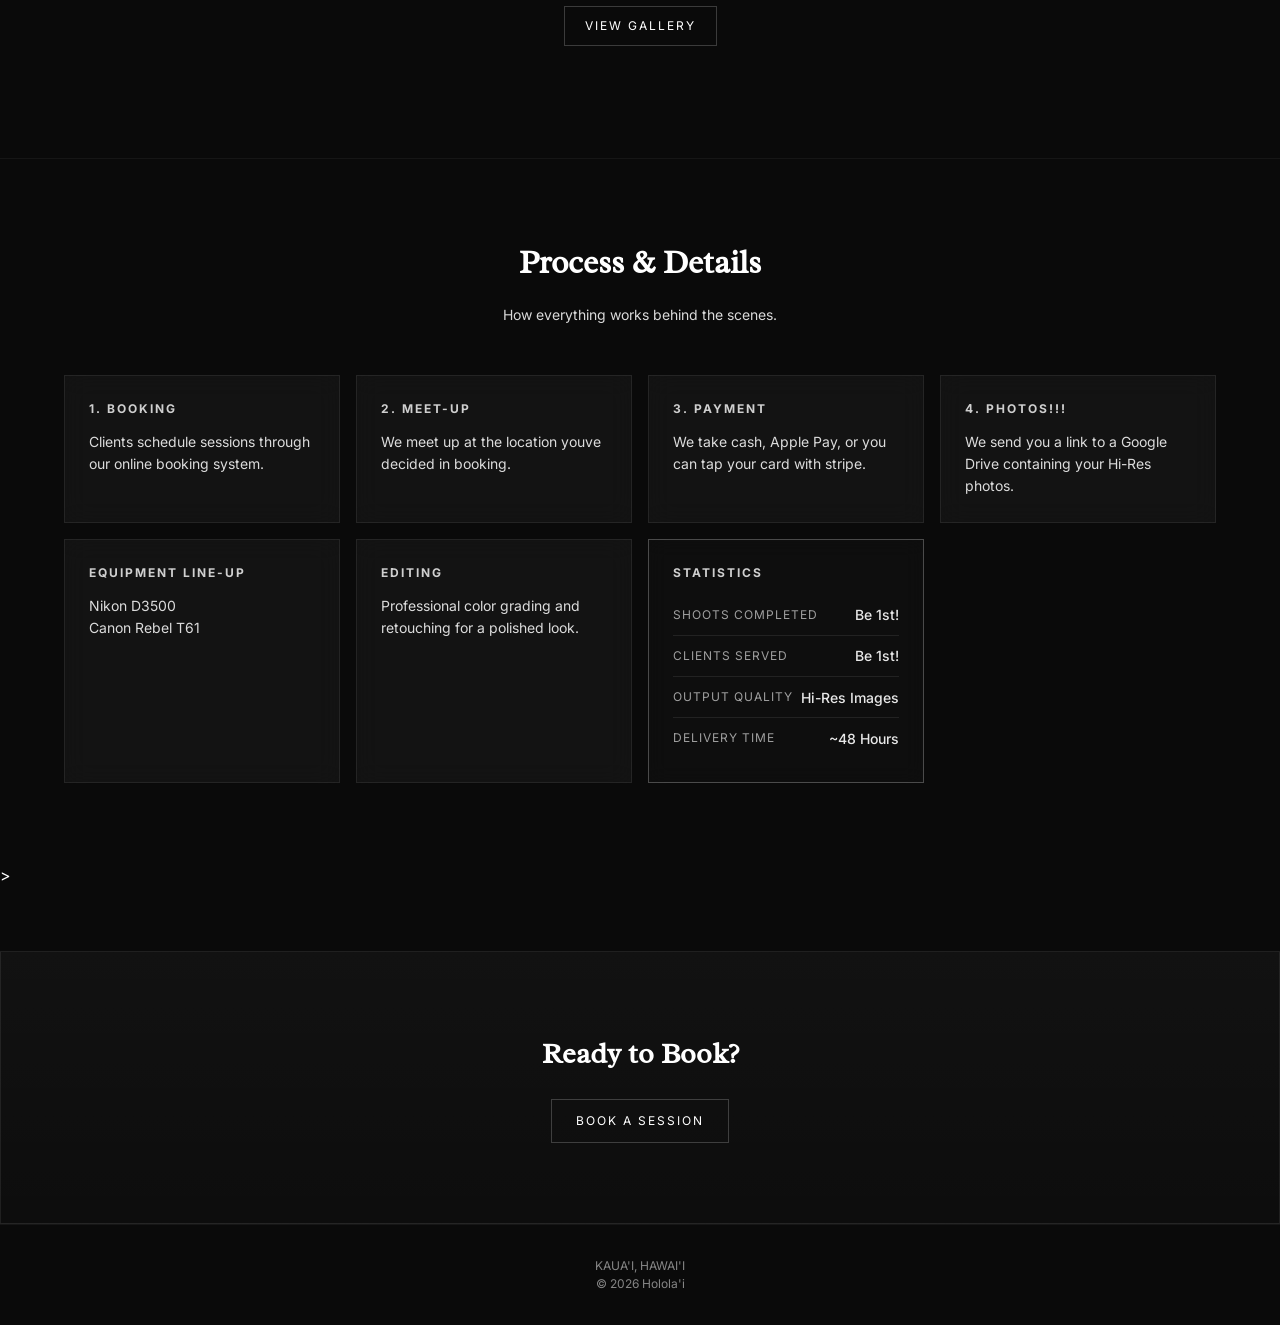
==== commit 7591f7dd: "Update index.html" ====
--- a/index.html
+++ b/index.html
@@ -57,8 +57,11 @@
   <div class="home-text">
     <h2>About</h2>
     <p>
-      Holola'i Photography focuses on capturing authentic, high-quality moments across Kaua‘i.
-      From portraits to landscapes and events, every image is crafted with intention and detail.
+      Hololai was started by two high school students, Elia Bernaldes and Sage Olores, with one goal in mind—capturing moments in a way that actually means something. We live and operate on the island of Kauaʻi, where we’re surrounded by natural beauty, culture, and real stories every day. Growing up here has shaped how we see photography—not just as taking pictures, but as preserving the feeling behind them.
+
+Our mission is simple: to capture moments that matter in a way that feels honest, personal, and timeless. Whether it’s a big milestone or a small, meaningful moment, we want every photo to take you right back to how it felt.
+
+Hololai isn’t a big company—it’s just us, putting everything we have into our work. We care about the people we shoot and the stories we tell, making sure every image feels real—because at the end of the day, it’s not just about photos, it’s about memories you’ll actually want to keep.
     </p>
   </div>
 </section>
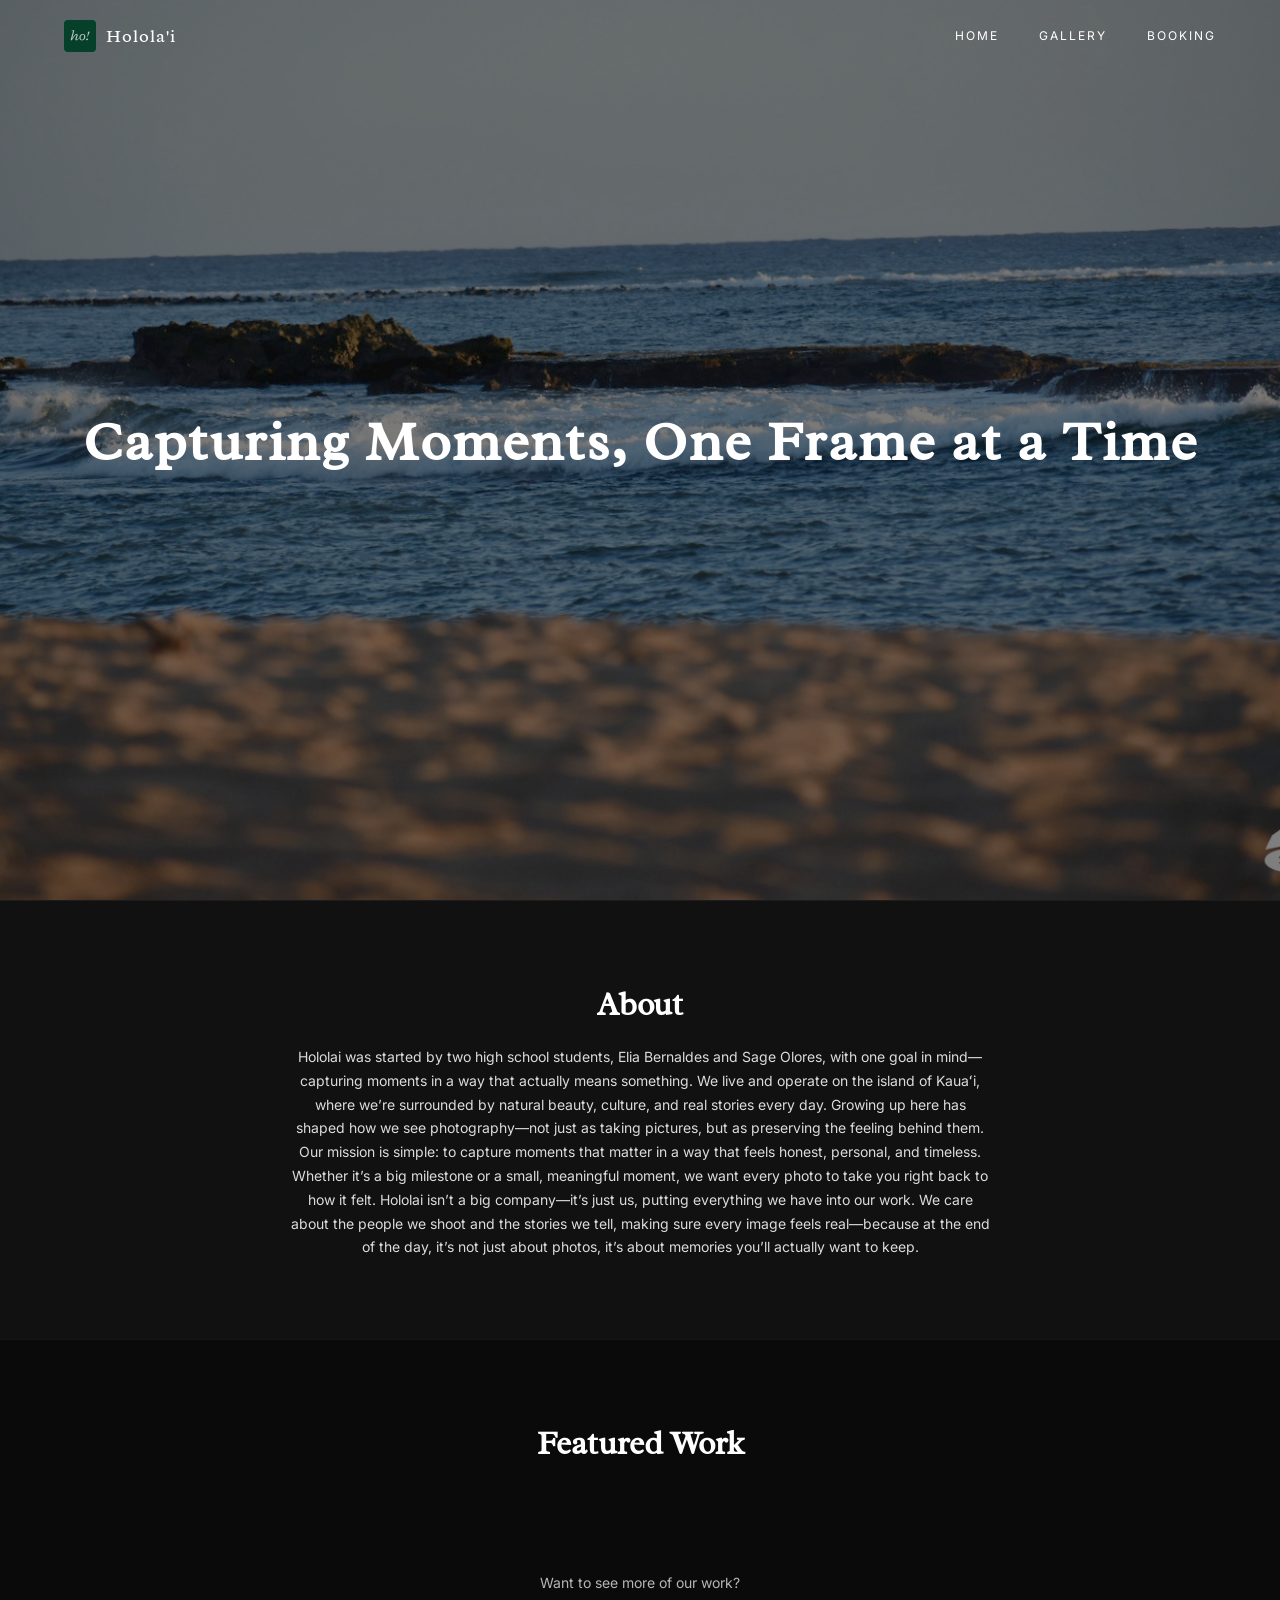
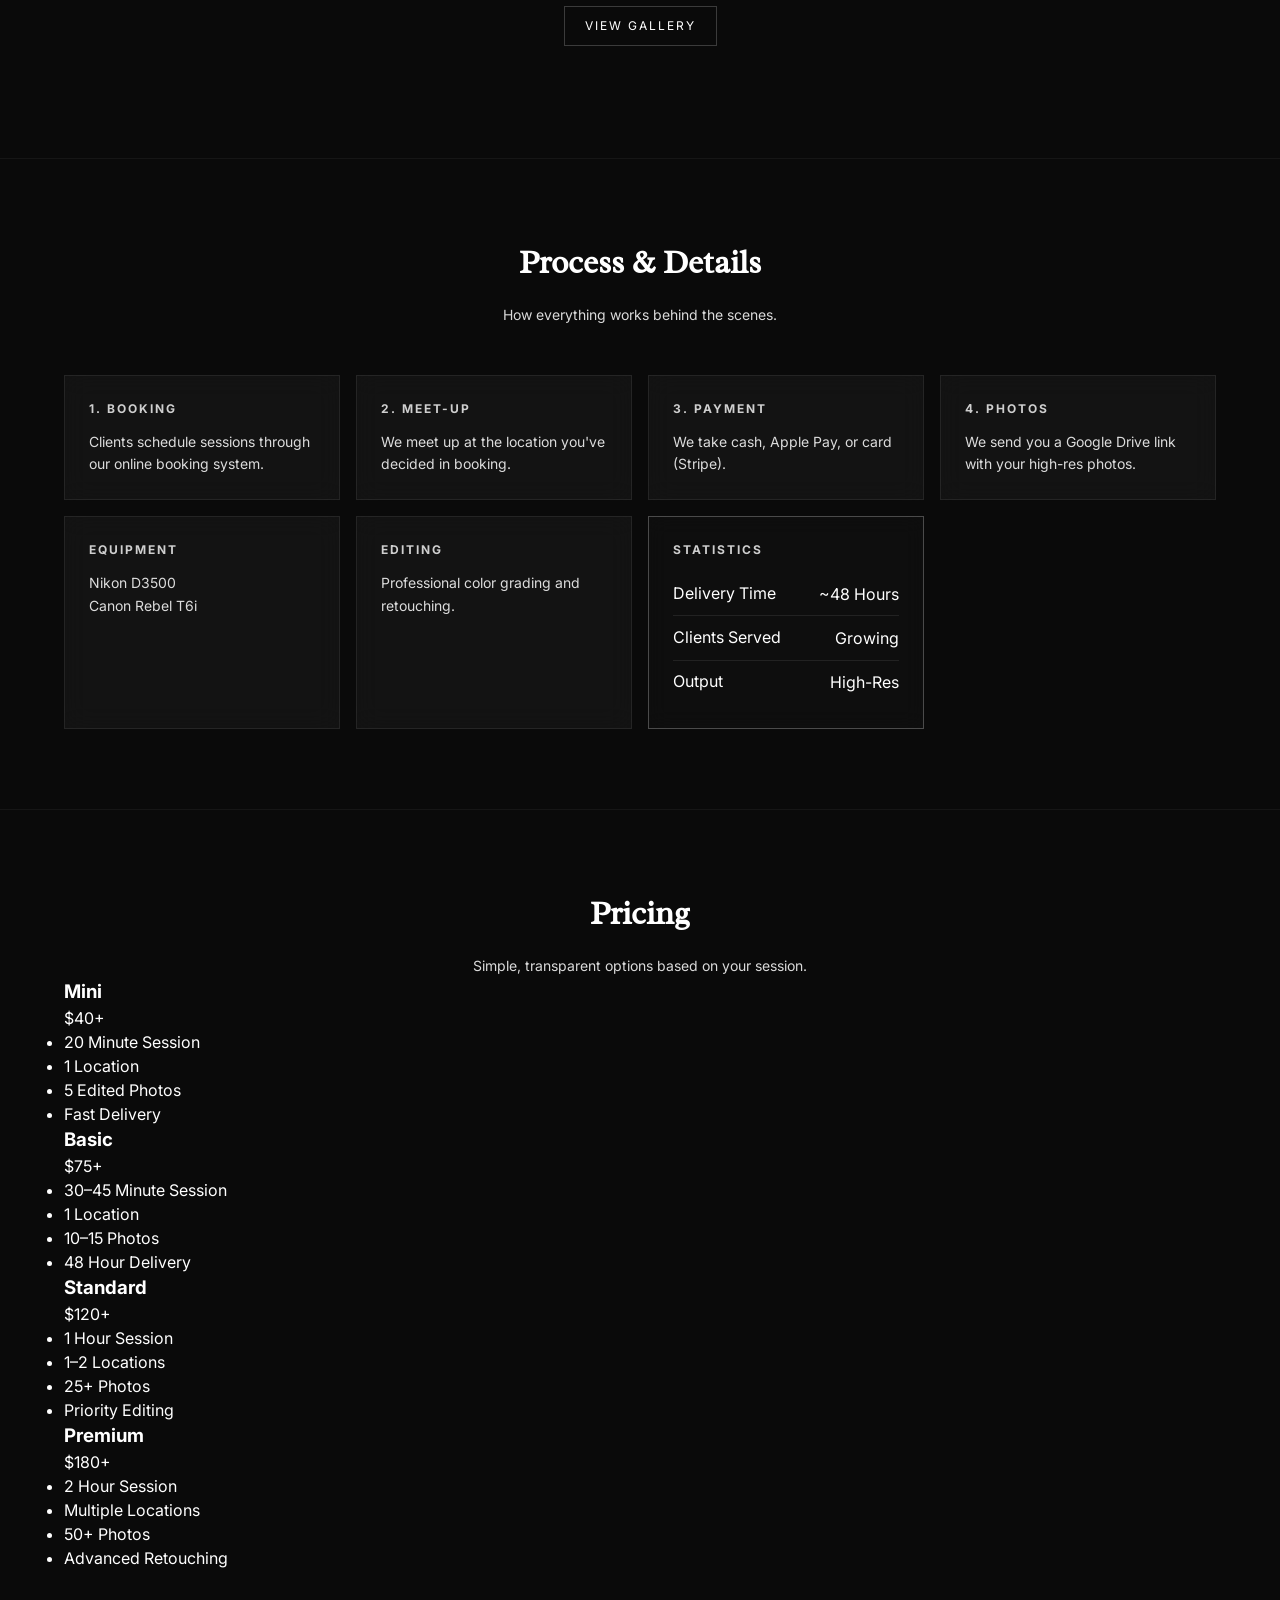
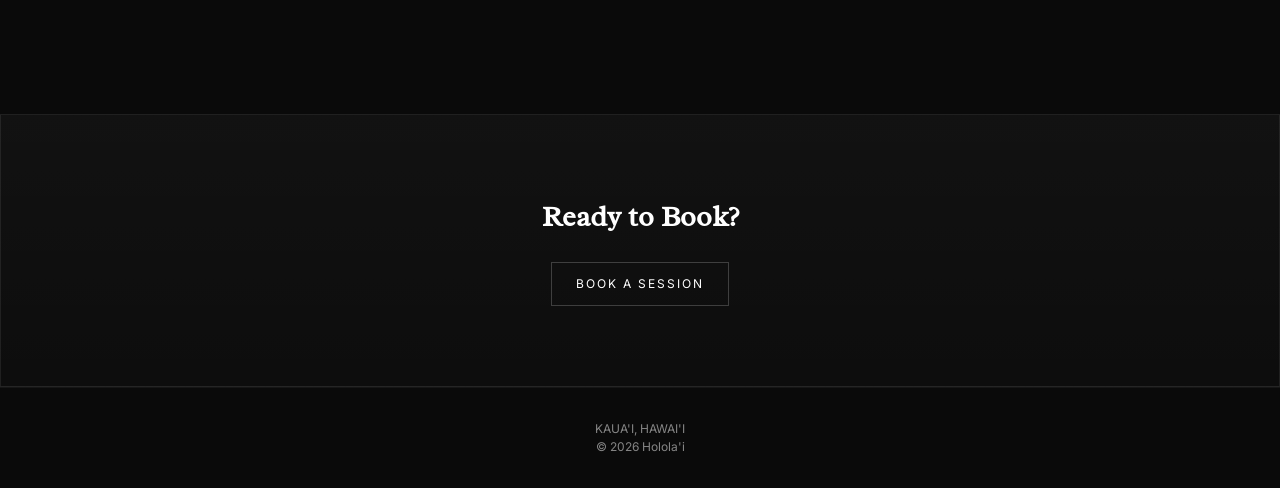
==== commit 0534a12c: "Update index.html" ====
--- a/index.html
+++ b/index.html
@@ -15,7 +15,6 @@
 <meta property="og:url" content="https://hololai.photography">
 <meta property="og:type" content="website">
 
-<!-- Favicon -->
 <link rel="icon" href="/images/favicon.png" type="image/x-icon">
 
 <!-- Fonts -->
@@ -59,9 +58,9 @@
     <p>
       Hololai was started by two high school students, Elia Bernaldes and Sage Olores, with one goal in mind—capturing moments in a way that actually means something. We live and operate on the island of Kauaʻi, where we’re surrounded by natural beauty, culture, and real stories every day. Growing up here has shaped how we see photography—not just as taking pictures, but as preserving the feeling behind them.
 
-Our mission is simple: to capture moments that matter in a way that feels honest, personal, and timeless. Whether it’s a big milestone or a small, meaningful moment, we want every photo to take you right back to how it felt.
-
-Hololai isn’t a big company—it’s just us, putting everything we have into our work. We care about the people we shoot and the stories we tell, making sure every image feels real—because at the end of the day, it’s not just about photos, it’s about memories you’ll actually want to keep.
+      Our mission is simple: to capture moments that matter in a way that feels honest, personal, and timeless. Whether it’s a big milestone or a small, meaningful moment, we want every photo to take you right back to how it felt.
+
+      Hololai isn’t a big company—it’s just us, putting everything we have into our work. We care about the people we shoot and the stories we tell, making sure every image feels real—because at the end of the day, it’s not just about photos, it’s about memories you’ll actually want to keep.
     </p>
   </div>
 </section>
@@ -79,14 +78,13 @@
     <img src="/images/sample4.jpg" alt="">
   </div>
 
-  <!-- VIEW GALLERY CTA -->
   <div class="view-gallery">
     <p>Want to see more of our work?</p>
     <a href="/gallery">View Gallery</a>
   </div>
 </section>
 
-<!-- PROCESS + DETAILS -->
+<!-- PROCESS -->
 <section class="home-section process-section">
 
   <div class="home-text">
@@ -103,60 +101,111 @@
 
     <div class="process-card">
       <h3>2. Meet-up</h3>
-      <p>We meet up at the location youve decided in booking.</p>
+      <p>We meet up at the location you've decided in booking.</p>
     </div>
     
     <div class="process-card">
       <h3>3. Payment</h3>
-      <p>We take cash, Apple Pay, or you can tap your card with stripe.</p>
+      <p>We take cash, Apple Pay, or card (Stripe).</p>
     </div>
     
     <div class="process-card">
-      <h3>4. Photos!!!</h3>
-      <p>We send you a link to a Google Drive containing your Hi-Res photos.</p>
-    </div>
-
-
-    <div class="process-card">
-      <h3>Equipment Line-up</h3>
+      <h3>4. Photos</h3>
+      <p>We send you a Google Drive link with your high-res photos.</p>
+    </div>
+
+    <div class="process-card">
+      <h3>Equipment</h3>
       <p>Nikon D3500</p>
-      <p>Canon Rebel T61</p>
+      <p>Canon Rebel T6i</p>
     </div>
 
     <div class="process-card">
       <h3>Editing</h3>
-      <p>Professional color grading and retouching for a polished look.</p>
-    </div>
-
-    <!-- STATS BOX -->
+      <p>Professional color grading and retouching.</p>
+    </div>
+
     <div class="process-card stats-box">
       <h3>Statistics</h3>
 
       <div class="stat-row">
-        <span class="stat-label">Shoots Completed</span>
-        <span class="stat-value">Be 1st!</span>
+        <span>Delivery Time</span>
+        <span>~48 Hours</span>
       </div>
 
       <div class="stat-row">
-        <span class="stat-label">Clients Served</span>
-        <span class="stat-value">Be 1st!</span>
+        <span>Clients Served</span>
+        <span>Growing</span>
       </div>
 
       <div class="stat-row">
-        <span class="stat-label">Output Quality</span>
-        <span class="stat-value">Hi-Res Images</span>
+        <span>Output</span>
+        <span>High-Res</span>
       </div>
 
-      <div class="stat-row">
-        <span class="stat-label">Delivery Time</span>
-        <span class="stat-value">~48 Hours</span>
-      </div>
-
-    </div>
-
-  </div>
-
-</section>>
+    </div>
+
+  </div>
+
+</section>
+
+<!-- PRICING -->
+<section class="home-section pricing-section">
+
+  <div class="home-text">
+    <h2>Pricing</h2>
+    <p>Simple, transparent options based on your session.</p>
+  </div>
+
+  <div class="pricing-grid">
+
+    <div class="pricing-card">
+      <h3>Mini</h3>
+      <p class="price">$40+</p>
+      <ul>
+        <li>20 Minute Session</li>
+        <li>1 Location</li>
+        <li>5 Edited Photos</li>
+        <li>Fast Delivery</li>
+      </ul>
+    </div>
+
+    <div class="pricing-card">
+      <h3>Basic</h3>
+      <p class="price">$75+</p>
+      <ul>
+        <li>30–45 Minute Session</li>
+        <li>1 Location</li>
+        <li>10–15 Photos</li>
+        <li>48 Hour Delivery</li>
+      </ul>
+    </div>
+
+    <div class="pricing-card featured">
+      <h3>Standard</h3>
+      <p class="price">$120+</p>
+      <ul>
+        <li>1 Hour Session</li>
+        <li>1–2 Locations</li>
+        <li>25+ Photos</li>
+        <li>Priority Editing</li>
+      </ul>
+    </div>
+
+    <div class="pricing-card">
+      <h3>Premium</h3>
+      <p class="price">$180+</p>
+      <ul>
+        <li>2 Hour Session</li>
+        <li>Multiple Locations</li>
+        <li>50+ Photos</li>
+        <li>Advanced Retouching</li>
+      </ul>
+    </div>
+
+  </div>
+
+</section>
 
 <!-- CTA -->
 <section class="section cta">
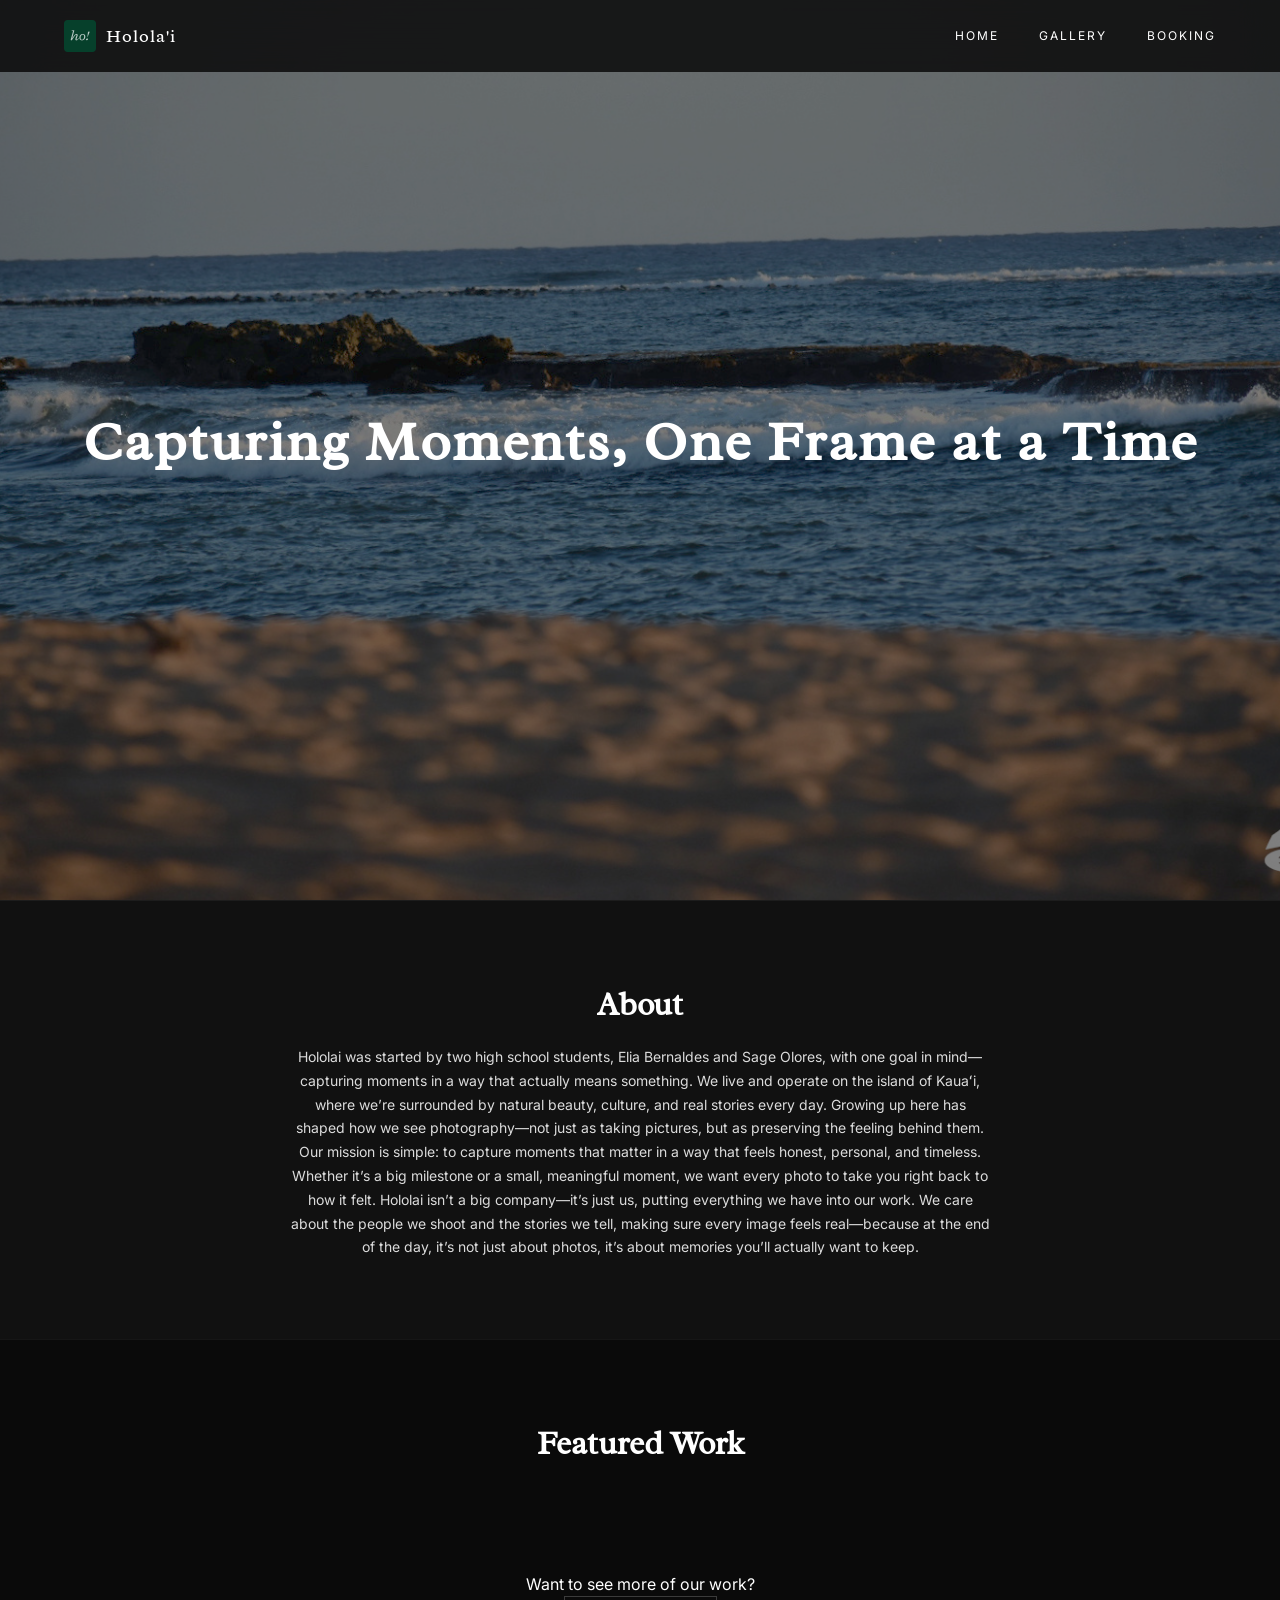
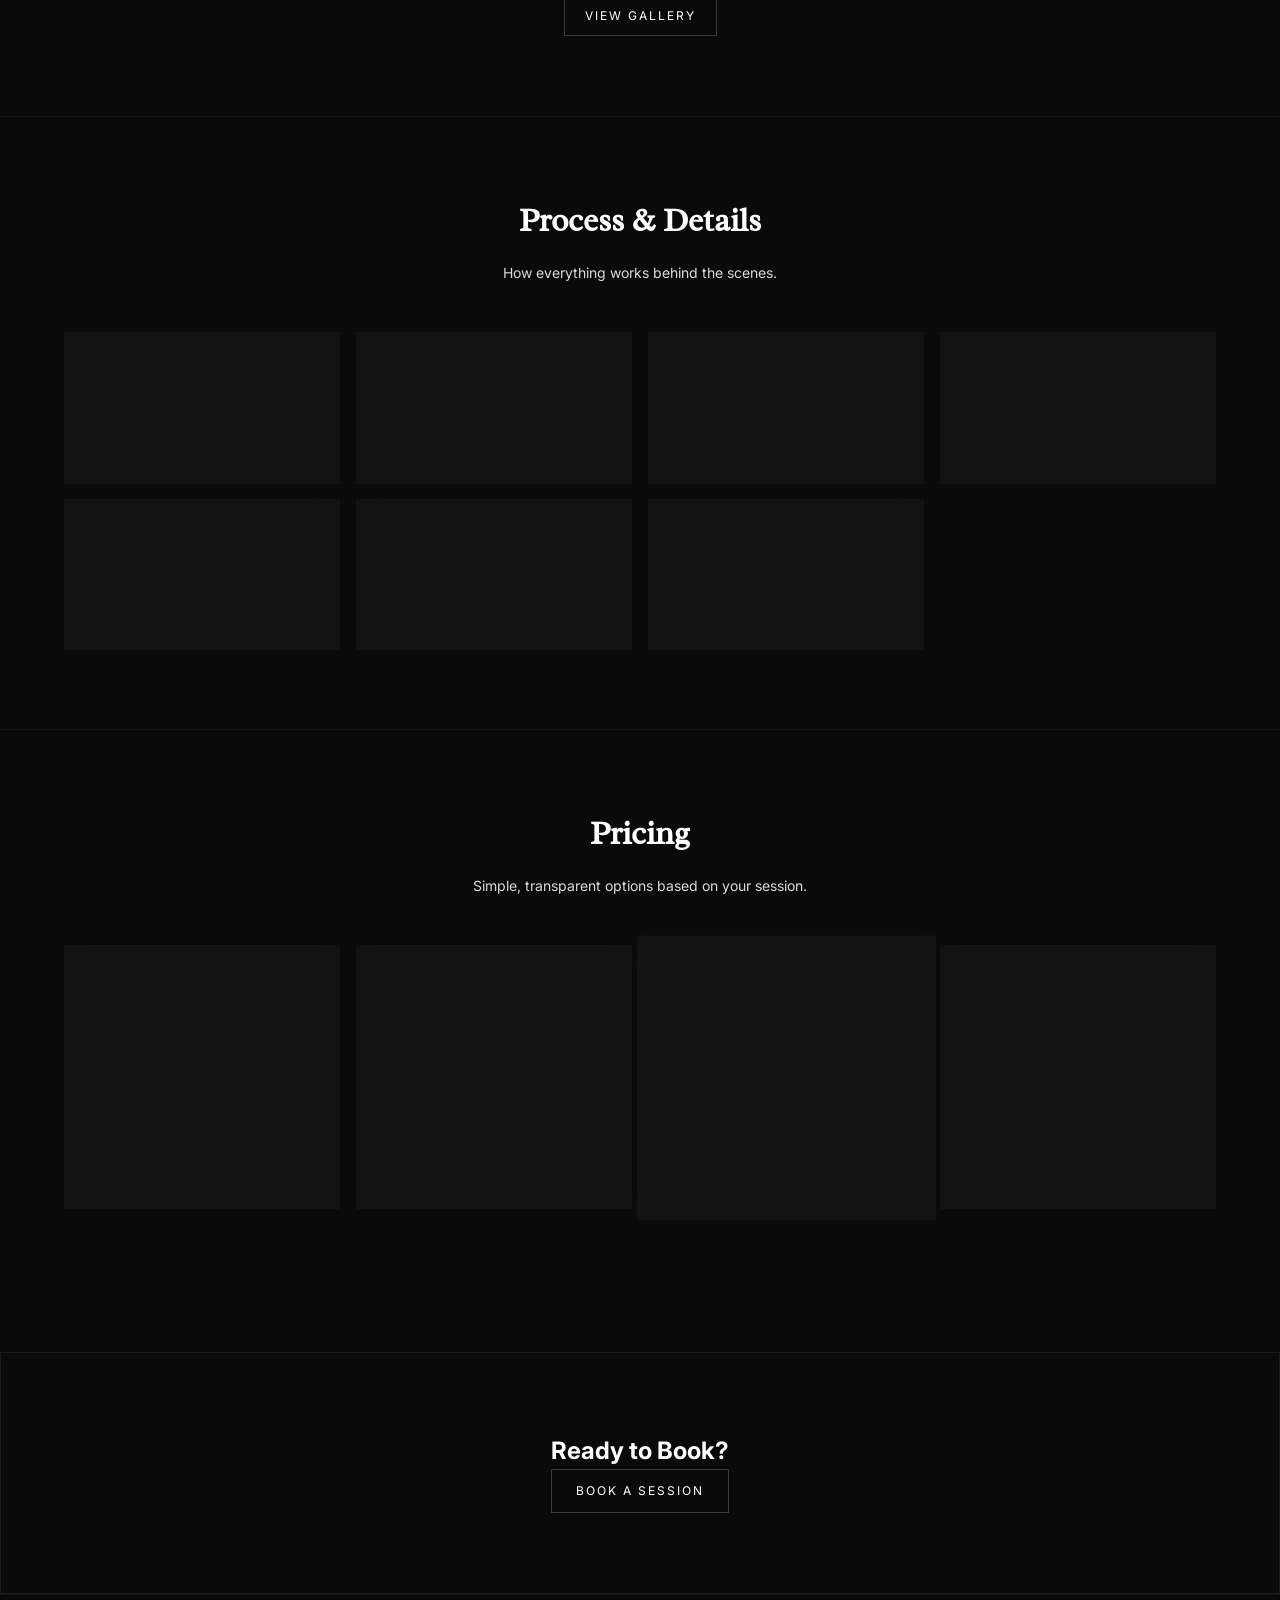
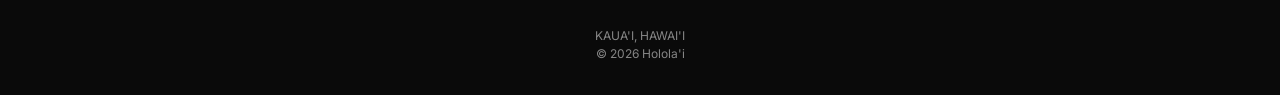
==== commit 7db5162c: "Update index.html" ====
--- a/index.html
+++ b/index.html
@@ -183,7 +183,7 @@
 
     <div class="pricing-card featured">
       <h3>Standard</h3>
-      <p class="price">$120+</p>
+      <p class="price">$110+</p>
       <ul>
         <li>1 Hour Session</li>
         <li>1–2 Locations</li>
@@ -194,7 +194,7 @@
 
     <div class="pricing-card">
       <h3>Premium</h3>
-      <p class="price">$180+</p>
+      <p class="price">$200+</p>
       <ul>
         <li>2 Hour Session</li>
         <li>Multiple Locations</li>
--- a/assets/css/home.css
+++ b/assets/css/home.css
@@ -54,23 +54,8 @@
   margin-bottom: 1rem;
 }
 
-.hero-content a {
-  color: #fff;
-  text-decoration: underline;
-
-  font-size: 14px;
-  letter-spacing: 1px;
-}
-
-.hero-content .copyright {
-  margin-top: 1rem;
-
-  font-size: 12px;
-  opacity: 0.6;
-}
-
-/* =========================
-   SECTION TONES (NEW)
+/* =========================
+   SECTION BASE
 ========================= */
 
 .home-section {
@@ -81,21 +66,8 @@
   border-top: 1px solid rgba(255,255,255,0.05);
 }
 
-/* LIGHTER DARK */
-.section-light {
-  background: #111;
-}
-
-/* BASE DARK */
-.section-dark {
-  background: #0a0a0a;
-}
-
-/* GLASS / DEPTH */
-.section-glass {
-  background: rgba(255,255,255,0.02);
-  backdrop-filter: blur(10px);
-}
+.section-light { background: #111; }
+.section-dark { background: #0a0a0a; }
 
 /* =========================
    TEXT BLOCK
@@ -104,21 +76,18 @@
 .home-text {
   max-width: 700px;
   margin: auto;
-
   text-align: center;
 }
 
 .home-text h2 {
   font-family: 'Radley', serif;
   font-size: 2rem;
-
   margin-bottom: 1rem;
 }
 
 .home-text p {
   font-size: 14px;
   line-height: 1.7;
-
   opacity: 0.85;
 }
 
@@ -131,14 +100,11 @@
 
   display: grid;
   grid-template-columns: repeat(auto-fit, minmax(280px, 1fr));
-
   gap: 16px;
 }
 
 .home-grid img {
   width: 100%;
-  display: block;
-
   object-fit: cover;
 
   transition: transform 0.3s ease, opacity 0.3s ease;
@@ -150,7 +116,7 @@
 }
 
 /* =========================
-   VIEW GALLERY CTA (NEW)
+   VIEW GALLERY CTA
 ========================= */
 
 .view-gallery {
@@ -158,17 +124,10 @@
   text-align: center;
 }
 
-.view-gallery p {
-  font-size: 14px;
-  opacity: 0.7;
-  margin-bottom: 0.8rem;
-}
-
 .view-gallery a {
   display: inline-block;
 
   padding: 10px 20px;
-
   border: 1px solid rgba(255,255,255,0.2);
 
   font-size: 12px;
@@ -190,20 +149,14 @@
    PROCESS SECTION
 ========================= */
 
-.process-section {
-  margin-top: 2rem;
-}
-
 .process-grid {
   margin-top: 3rem;
 
   display: grid;
   grid-template-columns: repeat(auto-fit, minmax(260px, 1fr));
-
   gap: 16px;
 }
 
-/* CARD */
 .process-card {
   padding: 1.5rem;
 
@@ -220,91 +173,113 @@
   background: rgba(255,255,255,0.06);
 }
 
-/* CARD TITLE */
-.process-card h3 {
-  font-size: 12px;
+/* =========================
+   PRICING SECTION
+========================= */
+
+.pricing-grid {
+  margin-top: 3rem;
+
+  display: grid;
+  grid-template-columns: repeat(4, 1fr);
+  gap: 16px;
+}
+
+.pricing-card {
+  position: relative;
+
+  padding: 2rem;
+
+  background: rgba(255,255,255,0.04);
+  backdrop-filter: blur(12px);
+
+  border: 1px solid rgba(255,255,255,0.08);
+
+  text-align: center;
+
+  transition: 0.25s;
+}
+
+.pricing-card:hover {
+  transform: translateY(-6px);
+  background: rgba(255,255,255,0.06);
+}
+
+/* TITLE */
+.pricing-card h3 {
+  font-size: 14px;
   letter-spacing: 2px;
   text-transform: uppercase;
 
-  margin-bottom: 0.8rem;
-
+  margin-bottom: 1rem;
   opacity: 0.8;
 }
 
-/* CARD TEXT */
-.process-card p {
-  font-size: 14px;
-  line-height: 1.6;
-
+/* PRICE */
+.pricing-card .price {
+  font-size: 28px;
+  font-weight: 500;
+
+  margin-bottom: 1.5rem;
+}
+
+/* LIST */
+.pricing-card ul {
+  list-style: none;
+  padding: 0;
+}
+
+.pricing-card ul li {
+  font-size: 13px;
+  line-height: 1.8;
   opacity: 0.85;
 }
 
 /* =========================
-   STATS BOX
-========================= */
-
-.stats-box {
-  padding: 1.5rem;
-
-  border: 1px solid rgba(255,255,255,0.25);
-
-  background: rgba(255,255,255,0.02);
-  backdrop-filter: blur(10px);
-}
-
-/* STAT ROW */
-.stat-row {
-  display: flex;
-  justify-content: space-between;
-  align-items: center;
-
-  padding: 0.6rem 0;
-
-  border-bottom: 1px solid rgba(255,255,255,0.08);
-}
-
-.stat-row:last-child {
-  border-bottom: none;
-}
-
-.stat-label {
-  font-size: 12px;
-  letter-spacing: 1px;
+   BEST PRICING BADGE
+========================= */
+
+.pricing-badge {
+  position: absolute;
+  top: -12px;
+  left: 50%;
+  transform: translateX(-50%);
+
+  background: #fff;
+  color: #000;
+
+  font-size: 10px;
+  letter-spacing: 2px;
   text-transform: uppercase;
 
-  opacity: 0.6;
-}
-
-.stat-value {
-  font-size: 14px;
+  padding: 6px 12px;
+
+  border-radius: 20px;
+
   font-weight: 500;
-
-  opacity: 0.9;
-}
-
-/* =========================
-   CTA SECTION
+}
+
+/* FEATURED CARD */
+.pricing-card.featured {
+  border: 1px solid rgba(255,255,255,0.4);
+
+  transform: scale(1.08);
+  z-index: 2;
+}
+
+.pricing-card.featured:hover {
+  transform: scale(1.1) translateY(-6px);
+}
+
+/* =========================
+   CTA
 ========================= */
 
 .cta {
   margin-top: 4rem;
-
-  text-align: center;
-
-  background: linear-gradient(
-    180deg,
-    rgba(255,255,255,0.03),
-    rgba(255,255,255,0.01)
-  );
+  text-align: center;
 
   border: 1px solid rgba(255,255,255,0.08);
-}
-
-.cta h2 {
-  font-family: 'Radley', serif;
-  font-size: 1.8rem;
-
-  margin-bottom: 1.5rem;
 }
 
 .cta a {
@@ -330,26 +305,11 @@
 }
 
 /* =========================
-   HEADER BEHAVIOR
-========================= */
-
-.site-header {
-  background: transparent;
-  backdrop-filter: none;
-}
-
-.site-header.scrolled {
-  background: rgba(10,10,10,0.85);
-  backdrop-filter: blur(18px);
-}
-
-/* =========================
    FOOTER
 ========================= */
 
 .footer {
   padding: 2rem 10%;
-
   text-align: center;
 
   border-top: 1px solid rgba(255,255,255,0.05);
@@ -365,13 +325,16 @@
 ========================= */
 
 @media (max-width: 1000px) {
-  .home-grid {
-    grid-template-columns: repeat(auto-fit, minmax(220px, 1fr));
+  .pricing-grid {
+    grid-template-columns: repeat(2, 1fr);
+  }
+
+  .pricing-card.featured {
+    transform: none;
   }
 }
 
 @media (max-width: 600px) {
-
   .hero-content h1 {
     font-size: 2.2rem;
   }
@@ -379,4 +342,8 @@
   .home-section {
     padding: 3rem 6%;
   }
-}
+
+  .pricing-grid {
+    grid-template-columns: 1fr;
+  }
+}
